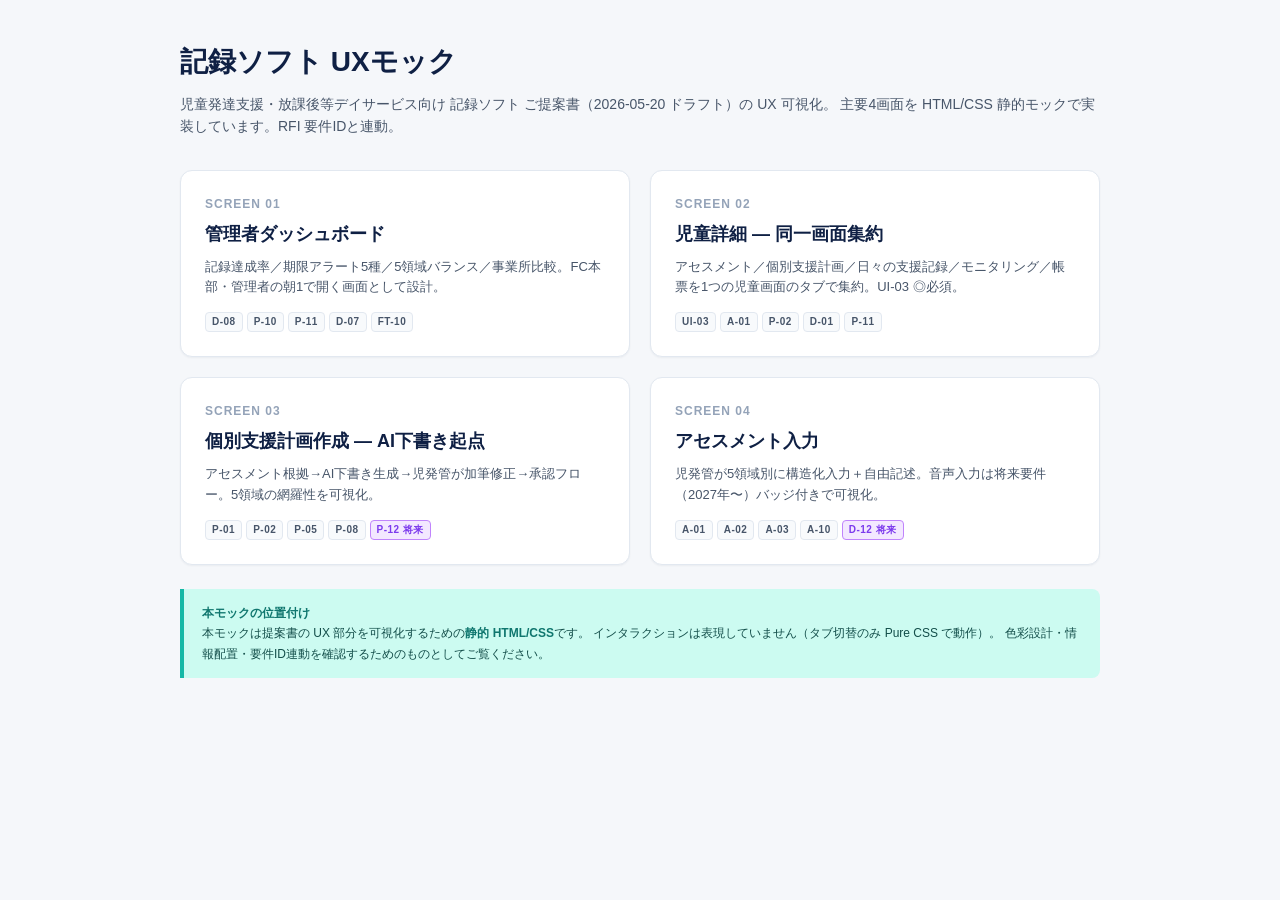
==== mockups/index.html @ 837f3bc8 "feat: 記録ソフト UX モックアップ初版 児童発達支援・放課後等デイサービス向け 記録ソフトの提案書ドラフトに対応する UX 可視化用 静的モックアップ4画面を追加。  含まれるもの: - 01" ====
<!DOCTYPE html>
<html lang="ja">
<head>
<meta charset="UTF-8">
<title>記録ソフト UXモック | 株式会社バース提案</title>
<link rel="stylesheet" href="style.css">
</head>
<body>
<div class="mock-index">
  <h1>記録ソフト UXモック</h1>
  <p class="sub">
    児童発達支援・放課後等デイサービス向け 記録ソフト ご提案書（2026-05-20 ドラフト）の UX 可視化。
    主要4画面を HTML/CSS 静的モックで実装しています。RFI 要件IDと連動。
  </p>

  <div class="mock-grid">
    <a href="01_dashboard.html" class="mock-card">
      <div class="num">SCREEN 01</div>
      <h2>管理者ダッシュボード</h2>
      <p>記録達成率／期限アラート5種／5領域バランス／事業所比較。FC本部・管理者の朝1で開く画面として設計。</p>
      <div class="reqs">
        <span class="req-tag">D-08</span>
        <span class="req-tag">P-10</span>
        <span class="req-tag">P-11</span>
        <span class="req-tag">D-07</span>
        <span class="req-tag">FT-10</span>
      </div>
    </a>

    <a href="02_child_detail.html" class="mock-card">
      <div class="num">SCREEN 02</div>
      <h2>児童詳細 — 同一画面集約</h2>
      <p>アセスメント／個別支援計画／日々の支援記録／モニタリング／帳票を1つの児童画面のタブで集約。UI-03 ◎必須。</p>
      <div class="reqs">
        <span class="req-tag">UI-03</span>
        <span class="req-tag">A-01</span>
        <span class="req-tag">P-02</span>
        <span class="req-tag">D-01</span>
        <span class="req-tag">P-11</span>
      </div>
    </a>

    <a href="03_support_plan.html" class="mock-card">
      <div class="num">SCREEN 03</div>
      <h2>個別支援計画作成 — AI下書き起点</h2>
      <p>アセスメント根拠→AI下書き生成→児発管が加筆修正→承認フロー。5領域の網羅性を可視化。</p>
      <div class="reqs">
        <span class="req-tag">P-01</span>
        <span class="req-tag">P-02</span>
        <span class="req-tag">P-05</span>
        <span class="req-tag">P-08</span>
        <span class="req-tag" style="background:#f3e8ff;color:#7c3aed;border-color:#c084fc;">P-12 将来</span>
      </div>
    </a>

    <a href="04_assessment.html" class="mock-card">
      <div class="num">SCREEN 04</div>
      <h2>アセスメント入力</h2>
      <p>児発管が5領域別に構造化入力＋自由記述。音声入力は将来要件（2027年〜）バッジ付きで可視化。</p>
      <div class="reqs">
        <span class="req-tag">A-01</span>
        <span class="req-tag">A-02</span>
        <span class="req-tag">A-03</span>
        <span class="req-tag">A-10</span>
        <span class="req-tag" style="background:#f3e8ff;color:#7c3aed;border-color:#c084fc;">D-12 将来</span>
      </div>
    </a>
  </div>

  <div class="note-callout">
    <strong>本モックの位置付け</strong><br>
    本モックは提案書の UX 部分を可視化するための<strong>静的 HTML/CSS</strong>です。
    インタラクションは表現していません（タブ切替のみ Pure CSS で動作）。
    色彩設計・情報配置・要件ID連動を確認するためのものとしてご覧ください。
  </div>
</div>
</body>
</html>
---- mockups/style.css ----
/* ─────────────────────────────────────────────
   ミチルワグループ向け 児発・放デイ 記録ソフト
   UX モックアップ 共通スタイル
   ───────────────────────────────────────────── */

* { box-sizing: border-box; margin: 0; padding: 0; }

:root {
  --navy: #0f2044;
  --navy-dark: #081229;
  --teal: #14b8a6;
  --teal-light: #5eead4;
  --teal-soft: #ccfbf1;
  --warm: #f97316;
  --warm-soft: #fed7aa;
  --pink-soft: #fce7f3;
  --bg: #f5f7fa;
  --surface: #ffffff;
  --surface-2: #f8fafc;
  --border: #e2e8f0;
  --border-strong: #cbd5e1;
  --text: #0f172a;
  --text-2: #475569;
  --text-3: #94a3b8;
  --success: #10b981;
  --warning: #f59e0b;
  --danger: #ef4444;
  --shadow-sm: 0 1px 2px rgba(15, 32, 68, 0.05);
  --shadow: 0 1px 4px rgba(15, 32, 68, 0.08);
  --shadow-lg: 0 8px 24px rgba(15, 32, 68, 0.12);
  --radius: 8px;
  --radius-sm: 6px;
  --radius-lg: 12px;
}

body {
  font-family: 'Hiragino Sans', 'Hiragino Kaku Gothic ProN', 'Noto Sans JP', sans-serif;
  background: var(--bg);
  color: var(--text);
  font-size: 14px;
  line-height: 1.6;
}

/* ─── サイドバー ────────────────────────────── */
.sidebar {
  position: fixed;
  top: 0; left: 0;
  width: 240px;
  height: 100vh;
  background: var(--navy);
  display: flex;
  flex-direction: column;
  z-index: 100;
}

.sidebar-logo {
  padding: 24px 20px 20px;
  border-bottom: 1px solid rgba(255,255,255,0.08);
}
.sidebar-logo .logo-text {
  font-size: 18px;
  font-weight: 800;
  color: #fff;
  letter-spacing: 1px;
  line-height: 1.2;
}
.sidebar-logo .logo-sub {
  font-size: 10px;
  color: rgba(255,255,255,0.5);
  margin-top: 4px;
}

.sidebar-context {
  padding: 14px 20px;
  background: rgba(255,255,255,0.04);
  border-bottom: 1px solid rgba(255,255,255,0.06);
}
.sidebar-context .label { font-size: 10px; color: rgba(255,255,255,0.4); letter-spacing: 0.5px; margin-bottom: 4px; }
.sidebar-context .value { color: #fff; font-size: 13px; font-weight: 600; }
.sidebar-context .value + .value { margin-top: 8px; font-weight: 500; color: var(--teal-light); }

.sidebar-nav { flex: 1; padding: 12px 0; overflow-y: auto; }
.nav-section {
  padding: 12px 20px 4px;
  font-size: 10px;
  color: rgba(255,255,255,0.35);
  letter-spacing: 1px;
  font-weight: 600;
}
.nav-item {
  display: flex;
  align-items: center;
  gap: 10px;
  padding: 11px 20px;
  color: rgba(255,255,255,0.7);
  text-decoration: none;
  font-size: 13px;
  border-left: 3px solid transparent;
  transition: all 0.12s ease;
}
.nav-item:hover { background: rgba(255,255,255,0.05); color: #fff; }
.nav-item.active {
  background: rgba(20,184,166,0.12);
  color: var(--teal-light);
  border-left-color: var(--teal);
  font-weight: 600;
}
.nav-item .icon { font-size: 15px; width: 20px; text-align: center; }
.nav-badge {
  margin-left: auto;
  background: var(--warm);
  color: #fff;
  font-size: 10px;
  font-weight: 700;
  padding: 1px 7px;
  border-radius: 10px;
  min-width: 18px;
  text-align: center;
}

.sidebar-user {
  padding: 14px 20px;
  border-top: 1px solid rgba(255,255,255,0.08);
  display: flex;
  align-items: center;
  gap: 10px;
}
.user-avatar {
  width: 34px; height: 34px;
  border-radius: 50%;
  background: var(--teal);
  display: flex; align-items: center; justify-content: center;
  font-size: 13px; font-weight: 700; color: #fff;
}
.user-info .name { color: #fff; font-size: 13px; font-weight: 600; }
.user-info .role { color: rgba(255,255,255,0.5); font-size: 11px; margin-top: 1px; }

/* ─── メインレイアウト ──────────────────────── */
.main {
  margin-left: 240px;
  min-height: 100vh;
  display: flex;
  flex-direction: column;
}

.topbar {
  background: #fff;
  padding: 0 28px;
  height: 60px;
  display: flex;
  align-items: center;
  justify-content: space-between;
  border-bottom: 1px solid var(--border);
  position: sticky;
  top: 0;
  z-index: 50;
}
.topbar-left { display: flex; align-items: center; gap: 14px; }
.topbar-title {
  font-size: 17px;
  font-weight: 700;
  color: var(--navy);
}
.topbar-breadcrumb { font-size: 12px; color: var(--text-3); }
.topbar-breadcrumb a { color: var(--text-2); text-decoration: none; }
.topbar-breadcrumb .sep { margin: 0 6px; color: var(--text-3); }

.topbar-right { display: flex; align-items: center; gap: 14px; }

.content { padding: 28px; flex: 1; }
.page-header {
  display: flex;
  align-items: center;
  justify-content: space-between;
  margin-bottom: 24px;
  flex-wrap: wrap;
  gap: 16px;
}
.page-title {
  font-size: 22px;
  font-weight: 800;
  color: var(--navy);
  letter-spacing: -0.3px;
}
.page-subtitle { font-size: 13px; color: var(--text-2); margin-top: 4px; }

/* ─── 共通コンポーネント ──────────────────────── */
.card {
  background: var(--surface);
  border: 1px solid var(--border);
  border-radius: var(--radius);
  box-shadow: var(--shadow-sm);
}
.card-header {
  padding: 16px 20px;
  border-bottom: 1px solid var(--border);
  display: flex;
  align-items: center;
  justify-content: space-between;
}
.card-title { font-size: 14px; font-weight: 700; color: var(--navy); display: flex; align-items: center; gap: 8px; }
.card-title .req-id { font-size: 10px; color: var(--text-3); font-weight: 500; padding: 2px 6px; background: var(--surface-2); border-radius: 4px; border: 1px solid var(--border); letter-spacing: 0.5px; }
.card-body { padding: 20px; }

.btn {
  display: inline-flex;
  align-items: center;
  gap: 6px;
  padding: 8px 14px;
  border-radius: var(--radius-sm);
  font-size: 13px;
  font-weight: 600;
  cursor: pointer;
  border: 1px solid transparent;
  text-decoration: none;
  transition: all 0.12s;
}
.btn-primary { background: var(--teal); color: #fff; }
.btn-primary:hover { background: #0d9488; }
.btn-secondary { background: var(--surface); color: var(--navy); border-color: var(--border-strong); }
.btn-secondary:hover { background: var(--surface-2); }
.btn-warm { background: var(--warm); color: #fff; }
.btn-ghost { background: transparent; color: var(--text-2); }
.btn-ghost:hover { background: var(--surface-2); color: var(--navy); }
.btn-sm { padding: 5px 10px; font-size: 12px; }

.badge {
  display: inline-flex;
  align-items: center;
  gap: 4px;
  padding: 2px 8px;
  border-radius: 10px;
  font-size: 11px;
  font-weight: 600;
  line-height: 1.5;
  background: var(--surface-2);
  color: var(--text-2);
  border: 1px solid var(--border);
}
.badge-required { background: #fef3c7; color: #92400e; border-color: #fde68a; }
.badge-success { background: #d1fae5; color: #065f46; border-color: #a7f3d0; }
.badge-warning { background: #fef3c7; color: #b45309; border-color: #fde68a; }
.badge-danger { background: #fee2e2; color: #991b1b; border-color: #fecaca; }
.badge-info { background: #dbeafe; color: #1e40af; border-color: #bfdbfe; }
.badge-teal { background: var(--teal-soft); color: #0f766e; border-color: #99f6e4; }
.badge-future {
  background: linear-gradient(135deg, #c084fc 0%, #a78bfa 100%);
  color: #fff;
  border-color: transparent;
}

.req-tag {
  display: inline-block;
  font-size: 10px;
  font-weight: 600;
  letter-spacing: 0.5px;
  padding: 1px 6px;
  border-radius: 4px;
  background: var(--surface-2);
  color: var(--text-2);
  border: 1px solid var(--border);
}

/* ─── 将来要件リボン ──────────────────────── */
.future-ribbon {
  position: relative;
  background: linear-gradient(135deg, #f3e8ff 0%, #fae8ff 100%);
  border: 1px dashed #c084fc;
  border-radius: var(--radius);
  padding: 12px 16px;
  display: flex;
  align-items: center;
  gap: 10px;
  color: #6b21a8;
  font-size: 12px;
  font-weight: 600;
}
.future-ribbon .ribbon-icon {
  display: flex;
  align-items: center;
  justify-content: center;
  width: 28px;
  height: 28px;
  background: linear-gradient(135deg, #c084fc 0%, #a78bfa 100%);
  color: #fff;
  border-radius: 6px;
  font-size: 13px;
}
.future-ribbon .ribbon-body strong { display: block; color: #6b21a8; font-weight: 700; font-size: 12px; }
.future-ribbon .ribbon-body span { color: #7c3aed; font-size: 11px; font-weight: 500; }

/* ─── KPI カード ─────────────────────── */
.kpi-grid {
  display: grid;
  grid-template-columns: repeat(4, 1fr);
  gap: 16px;
  margin-bottom: 24px;
}
.kpi-card {
  background: var(--surface);
  border: 1px solid var(--border);
  border-radius: var(--radius);
  padding: 18px 20px;
  box-shadow: var(--shadow-sm);
  display: flex;
  flex-direction: column;
  gap: 8px;
}
.kpi-card .label {
  font-size: 12px;
  color: var(--text-2);
  font-weight: 600;
  display: flex;
  align-items: center;
  gap: 6px;
}
.kpi-card .label .req-id { font-size: 9px; color: var(--text-3); font-weight: 500; padding: 1px 5px; background: var(--surface-2); border-radius: 3px; border: 1px solid var(--border); letter-spacing: 0.3px; }
.kpi-card .value {
  font-size: 28px;
  font-weight: 800;
  color: var(--navy);
  line-height: 1.1;
  display: flex;
  align-items: baseline;
  gap: 6px;
}
.kpi-card .value .unit { font-size: 13px; font-weight: 500; color: var(--text-2); }
.kpi-card .delta { font-size: 11px; font-weight: 600; }
.kpi-card .delta.up { color: var(--success); }
.kpi-card .delta.down { color: var(--danger); }
.kpi-card.success { border-left: 3px solid var(--success); }
.kpi-card.warning { border-left: 3px solid var(--warning); }
.kpi-card.danger { border-left: 3px solid var(--danger); }
.kpi-card.info { border-left: 3px solid var(--teal); }

/* ─── アラートリスト ──────────────────────── */
.alert-list { display: flex; flex-direction: column; }
.alert-item {
  display: flex;
  align-items: center;
  gap: 12px;
  padding: 12px 20px;
  border-bottom: 1px solid var(--border);
}
.alert-item:last-child { border-bottom: none; }
.alert-item:hover { background: var(--surface-2); }
.alert-icon {
  width: 32px;
  height: 32px;
  border-radius: 8px;
  display: flex;
  align-items: center;
  justify-content: center;
  font-size: 14px;
  flex-shrink: 0;
}
.alert-icon.danger { background: #fee2e2; color: #b91c1c; }
.alert-icon.warning { background: #fef3c7; color: #b45309; }
.alert-icon.info { background: var(--teal-soft); color: #0f766e; }
.alert-icon.purple { background: #f3e8ff; color: #7c3aed; }
.alert-body { flex: 1; min-width: 0; }
.alert-title { font-size: 13px; font-weight: 600; color: var(--text); }
.alert-meta { font-size: 11px; color: var(--text-2); margin-top: 2px; display: flex; gap: 8px; }
.alert-meta .sep { color: var(--text-3); }
.alert-action { font-size: 12px; }

/* ─── テーブル ───────────────────────────── */
.table {
  width: 100%;
  border-collapse: collapse;
}
.table th {
  background: var(--surface-2);
  padding: 10px 14px;
  text-align: left;
  font-size: 11px;
  font-weight: 700;
  color: var(--text-2);
  letter-spacing: 0.5px;
  border-bottom: 1px solid var(--border);
  border-top: 1px solid var(--border);
}
.table td {
  padding: 12px 14px;
  font-size: 13px;
  border-bottom: 1px solid var(--border);
  color: var(--text);
  vertical-align: middle;
}
.table tr:last-child td { border-bottom: none; }
.table tr:hover td { background: var(--surface-2); }

.child-cell { display: flex; align-items: center; gap: 10px; }
.child-avatar {
  width: 32px; height: 32px;
  border-radius: 50%;
  background: linear-gradient(135deg, var(--teal) 0%, #0891b2 100%);
  color: #fff;
  display: flex; align-items: center; justify-content: center;
  font-size: 12px; font-weight: 700;
  flex-shrink: 0;
}
.child-avatar.warm { background: linear-gradient(135deg, var(--warm) 0%, #ea580c 100%); }
.child-avatar.pink { background: linear-gradient(135deg, #f472b6 0%, #ec4899 100%); }
.child-avatar.indigo { background: linear-gradient(135deg, #818cf8 0%, #6366f1 100%); }
.child-cell .info .name { font-size: 13px; font-weight: 600; }
.child-cell .info .meta { font-size: 11px; color: var(--text-2); margin-top: 1px; }

/* ─── プログレスバー ──────────────────────── */
.progress {
  height: 6px;
  background: var(--surface-2);
  border-radius: 3px;
  overflow: hidden;
  border: 1px solid var(--border);
}
.progress-bar {
  height: 100%;
  background: var(--teal);
  border-radius: 3px;
}
.progress-bar.warning { background: var(--warning); }
.progress-bar.danger { background: var(--danger); }
.progress-bar.success { background: var(--success); }

/* ─── タブ（pure CSS via :checked + ~） ───── */
.tabs { display: flex; gap: 0; border-bottom: 2px solid var(--border); }
.tab-input { display: none; }
.tab-label {
  padding: 12px 20px;
  font-size: 13px;
  font-weight: 600;
  color: var(--text-2);
  cursor: pointer;
  border-bottom: 2px solid transparent;
  margin-bottom: -2px;
  display: flex;
  align-items: center;
  gap: 8px;
  transition: color 0.12s;
}
.tab-label:hover { color: var(--navy); }
.tab-input:checked + .tab-label {
  color: var(--teal);
  border-bottom-color: var(--teal);
}
.tab-pane { display: none; padding: 24px 0; }

/* radio :checked シブリングセレクタで対象 pane を表示 */
#tab-a:checked ~ .tab-content #pane-a,
#tab-p:checked ~ .tab-content #pane-p,
#tab-d:checked ~ .tab-content #pane-d,
#tab-m:checked ~ .tab-content #pane-m,
#tab-r:checked ~ .tab-content #pane-r { display: block; }

/* ─── 児童ヘッダー ────────────────────── */
.child-header {
  background: linear-gradient(135deg, #fff 0%, var(--teal-soft) 100%);
  border: 1px solid var(--border);
  border-radius: var(--radius-lg);
  padding: 24px;
  margin-bottom: 24px;
  display: flex;
  align-items: center;
  gap: 20px;
}
.child-header .child-avatar { width: 64px; height: 64px; font-size: 22px; }
.child-header-body { flex: 1; }
.child-header-body .name {
  font-size: 22px;
  font-weight: 800;
  color: var(--navy);
  display: flex;
  align-items: center;
  gap: 10px;
}
.child-header-body .meta {
  font-size: 13px;
  color: var(--text-2);
  margin-top: 4px;
  display: flex;
  flex-wrap: wrap;
  gap: 14px;
}
.child-header-body .meta .sep { color: var(--text-3); }
.child-header-actions { display: flex; gap: 8px; }

/* ─── 2カラムレイアウト ──────────────────── */
.two-col { display: grid; grid-template-columns: 1fr 1fr; gap: 20px; margin-bottom: 24px; }
.two-col.lg { grid-template-columns: 2fr 1fr; }
.three-col { display: grid; grid-template-columns: repeat(3, 1fr); gap: 16px; margin-bottom: 24px; }
.five-col { display: grid; grid-template-columns: repeat(5, 1fr); gap: 12px; }

/* ─── 5領域カード ─────────────────────── */
.domain-card {
  background: var(--surface);
  border: 1px solid var(--border);
  border-radius: var(--radius);
  padding: 14px;
  box-shadow: var(--shadow-sm);
}
.domain-card .domain-name {
  font-size: 11px;
  font-weight: 700;
  color: var(--text-2);
  letter-spacing: 0.5px;
  margin-bottom: 8px;
  display: flex;
  align-items: center;
  gap: 6px;
}
.domain-card .domain-name .dot {
  width: 8px; height: 8px;
  border-radius: 50%;
}
.domain-card .domain-score {
  font-size: 20px;
  font-weight: 800;
  color: var(--navy);
}
.domain-card .domain-score .denom { font-size: 12px; color: var(--text-3); font-weight: 500; }
.domain-card .domain-trend { font-size: 10px; color: var(--text-2); margin-top: 4px; }

.dot-1 { background: #ef4444; }
.dot-2 { background: #f59e0b; }
.dot-3 { background: #14b8a6; }
.dot-4 { background: #6366f1; }
.dot-5 { background: #ec4899; }

/* ─── 入力フォーム ───────────────────── */
.form-group { margin-bottom: 18px; }
.form-label {
  display: block;
  font-size: 12px;
  font-weight: 600;
  color: var(--text-2);
  margin-bottom: 6px;
  letter-spacing: 0.3px;
}
.form-label .required { color: var(--danger); margin-left: 4px; }
.form-input,
.form-textarea,
.form-select {
  width: 100%;
  padding: 9px 12px;
  font-size: 13px;
  border: 1px solid var(--border-strong);
  border-radius: var(--radius-sm);
  background: var(--surface);
  font-family: inherit;
  color: var(--text);
  transition: border-color 0.12s;
}
.form-textarea { min-height: 80px; resize: vertical; line-height: 1.6; }
.form-input:focus,
.form-textarea:focus,
.form-select:focus { outline: none; border-color: var(--teal); box-shadow: 0 0 0 3px var(--teal-soft); }

.form-group-row { display: grid; grid-template-columns: 1fr 1fr; gap: 14px; }

.choice-group {
  display: flex;
  gap: 6px;
  flex-wrap: wrap;
}
.choice {
  padding: 6px 14px;
  font-size: 12px;
  border: 1px solid var(--border-strong);
  border-radius: 16px;
  background: var(--surface);
  cursor: pointer;
  color: var(--text-2);
  font-weight: 500;
}
.choice.active { background: var(--teal); color: #fff; border-color: var(--teal); font-weight: 600; }
.choice.warm.active { background: var(--warm); border-color: var(--warm); }

/* ─── AI下書きパネル ─────────────────── */
.ai-panel {
  background: linear-gradient(135deg, #f0f9ff 0%, #ecfeff 100%);
  border: 1px solid #bae6fd;
  border-radius: var(--radius);
  padding: 16px 18px;
  position: relative;
}
.ai-panel-header {
  display: flex;
  align-items: center;
  gap: 10px;
  margin-bottom: 12px;
}
.ai-icon {
  width: 32px;
  height: 32px;
  border-radius: 8px;
  background: linear-gradient(135deg, #6366f1 0%, #8b5cf6 100%);
  color: #fff;
  display: flex;
  align-items: center;
  justify-content: center;
  font-size: 16px;
  flex-shrink: 0;
}
.ai-panel-header .title { font-size: 13px; font-weight: 700; color: var(--navy); }
.ai-panel-header .sub { font-size: 11px; color: var(--text-2); margin-top: 2px; }
.ai-source {
  font-size: 11px;
  color: var(--text-2);
  background: rgba(255,255,255,0.6);
  padding: 6px 10px;
  border-radius: 6px;
  margin-bottom: 10px;
  border: 1px solid rgba(186,230,253,0.5);
}
.ai-suggestion {
  background: rgba(255,255,255,0.7);
  padding: 12px 14px;
  border-radius: 6px;
  font-size: 13px;
  line-height: 1.7;
  color: var(--text);
  border-left: 3px solid #818cf8;
  margin-bottom: 10px;
}
.ai-suggestion strong { color: #4338ca; }
.ai-actions { display: flex; gap: 8px; }

/* ─── 音声入力パネル ──────────────────── */
.voice-panel {
  background: linear-gradient(135deg, #fff 0%, #f5f3ff 100%);
  border: 1px dashed #c084fc;
  border-radius: var(--radius);
  padding: 18px;
}
.voice-panel-header {
  display: flex;
  align-items: center;
  justify-content: space-between;
  margin-bottom: 12px;
}
.voice-panel-header .title { font-size: 13px; font-weight: 700; color: var(--navy); display: flex; align-items: center; gap: 8px; }
.voice-mic {
  width: 60px;
  height: 60px;
  border-radius: 50%;
  background: linear-gradient(135deg, #c084fc 0%, #a78bfa 100%);
  color: #fff;
  display: flex;
  align-items: center;
  justify-content: center;
  font-size: 24px;
  margin: 0 auto 12px;
  position: relative;
  box-shadow: 0 0 0 8px rgba(192,132,252,0.15);
}
.voice-status { text-align: center; font-size: 12px; color: var(--text-2); }
.voice-status strong { color: #7c3aed; }
.voice-transcript {
  background: rgba(255,255,255,0.8);
  border: 1px solid #e9d5ff;
  border-radius: 6px;
  padding: 10px 12px;
  margin-top: 10px;
  font-size: 12px;
  color: var(--text-2);
  font-style: italic;
}

/* ─── 申し送り / 履歴サイド ─────────────── */
.timeline { padding-left: 16px; border-left: 2px solid var(--border); }
.timeline-item { position: relative; padding-bottom: 14px; }
.timeline-item:last-child { padding-bottom: 0; }
.timeline-item::before {
  content: '';
  position: absolute;
  left: -22px;
  top: 4px;
  width: 10px;
  height: 10px;
  border-radius: 50%;
  background: var(--teal);
  border: 2px solid #fff;
  box-shadow: 0 0 0 1px var(--border);
}
.timeline-item .date { font-size: 11px; color: var(--text-2); font-weight: 600; }
.timeline-item .text { font-size: 12px; color: var(--text); margin-top: 2px; }
.timeline-item .actor { font-size: 10px; color: var(--text-3); margin-top: 2px; }

/* ─── 承認フロー ───────────────────── */
.approval-flow {
  display: flex;
  align-items: center;
  gap: 8px;
  padding: 14px 16px;
  background: var(--surface-2);
  border: 1px solid var(--border);
  border-radius: var(--radius);
}
.approval-step {
  display: flex;
  align-items: center;
  gap: 8px;
}
.approval-circle {
  width: 28px;
  height: 28px;
  border-radius: 50%;
  display: flex;
  align-items: center;
  justify-content: center;
  font-size: 12px;
  font-weight: 700;
  background: var(--surface);
  border: 2px solid var(--border-strong);
  color: var(--text-3);
}
.approval-step.done .approval-circle { background: var(--success); border-color: var(--success); color: #fff; }
.approval-step.current .approval-circle { background: var(--warm); border-color: var(--warm); color: #fff; }
.approval-step .label { font-size: 12px; color: var(--text-2); }
.approval-step.done .label,
.approval-step.current .label { color: var(--text); font-weight: 600; }
.approval-arrow { color: var(--border-strong); font-size: 14px; }

/* ─── ファネル / バランス ───────────────── */
.balance-bar {
  display: flex;
  align-items: center;
  gap: 12px;
  margin-bottom: 10px;
}
.balance-bar:last-child { margin-bottom: 0; }
.balance-bar .label { width: 140px; font-size: 12px; color: var(--text-2); font-weight: 600; display: flex; align-items: center; gap: 6px; }
.balance-bar .bar-container { flex: 1; height: 18px; background: var(--surface-2); border-radius: 9px; overflow: hidden; border: 1px solid var(--border); position: relative; }
.balance-bar .bar { height: 100%; background: linear-gradient(90deg, var(--teal) 0%, var(--teal-light) 100%); border-radius: 9px; display: flex; align-items: center; padding-right: 8px; justify-content: flex-end; }
.balance-bar .bar .pct { font-size: 10px; color: #fff; font-weight: 700; }
.balance-bar .value { width: 56px; font-size: 13px; font-weight: 700; color: var(--navy); text-align: right; }

/* ─── インデックス（モック一覧） ────────── */
.mock-index { max-width: 960px; margin: 40px auto; padding: 0 20px; }
.mock-index h1 { font-size: 28px; color: var(--navy); margin-bottom: 8px; }
.mock-index .sub { color: var(--text-2); margin-bottom: 32px; }
.mock-grid { display: grid; grid-template-columns: repeat(2, 1fr); gap: 20px; }
.mock-card {
  display: block;
  background: var(--surface);
  border: 1px solid var(--border);
  border-radius: var(--radius-lg);
  padding: 24px;
  text-decoration: none;
  color: inherit;
  box-shadow: var(--shadow-sm);
  transition: transform 0.15s, box-shadow 0.15s;
}
.mock-card:hover { transform: translateY(-2px); box-shadow: var(--shadow-lg); }
.mock-card .num { font-size: 12px; color: var(--text-3); letter-spacing: 1px; font-weight: 700; }
.mock-card h2 { font-size: 18px; color: var(--navy); margin: 6px 0 8px; }
.mock-card p { font-size: 13px; color: var(--text-2); }
.mock-card .reqs { margin-top: 14px; display: flex; flex-wrap: wrap; gap: 4px; }

/* ─── 注釈 ─────────────────────── */
.note-callout {
  margin-top: 24px;
  padding: 14px 18px;
  background: var(--teal-soft);
  border-left: 4px solid var(--teal);
  border-radius: 0 var(--radius) var(--radius) 0;
  font-size: 12px;
  color: #134e4a;
  line-height: 1.7;
}
.note-callout strong { color: #0f766e; }

/* ─── ユーティリティ ─────────────────── */
.gap-2 { gap: 8px; } .gap-3 { gap: 12px; } .gap-4 { gap: 16px; }
.flex { display: flex; } .flex-col { flex-direction: column; }
.items-center { align-items: center; }
.justify-between { justify-content: space-between; }
.mt-1 { margin-top: 4px; } .mt-2 { margin-top: 8px; } .mt-3 { margin-top: 12px; } .mt-4 { margin-top: 16px; }
.text-sm { font-size: 12px; } .text-xs { font-size: 11px; }
.text-muted { color: var(--text-2); }
.text-muted-2 { color: var(--text-3); }
.font-bold { font-weight: 700; }
.no-pad { padding: 0; }
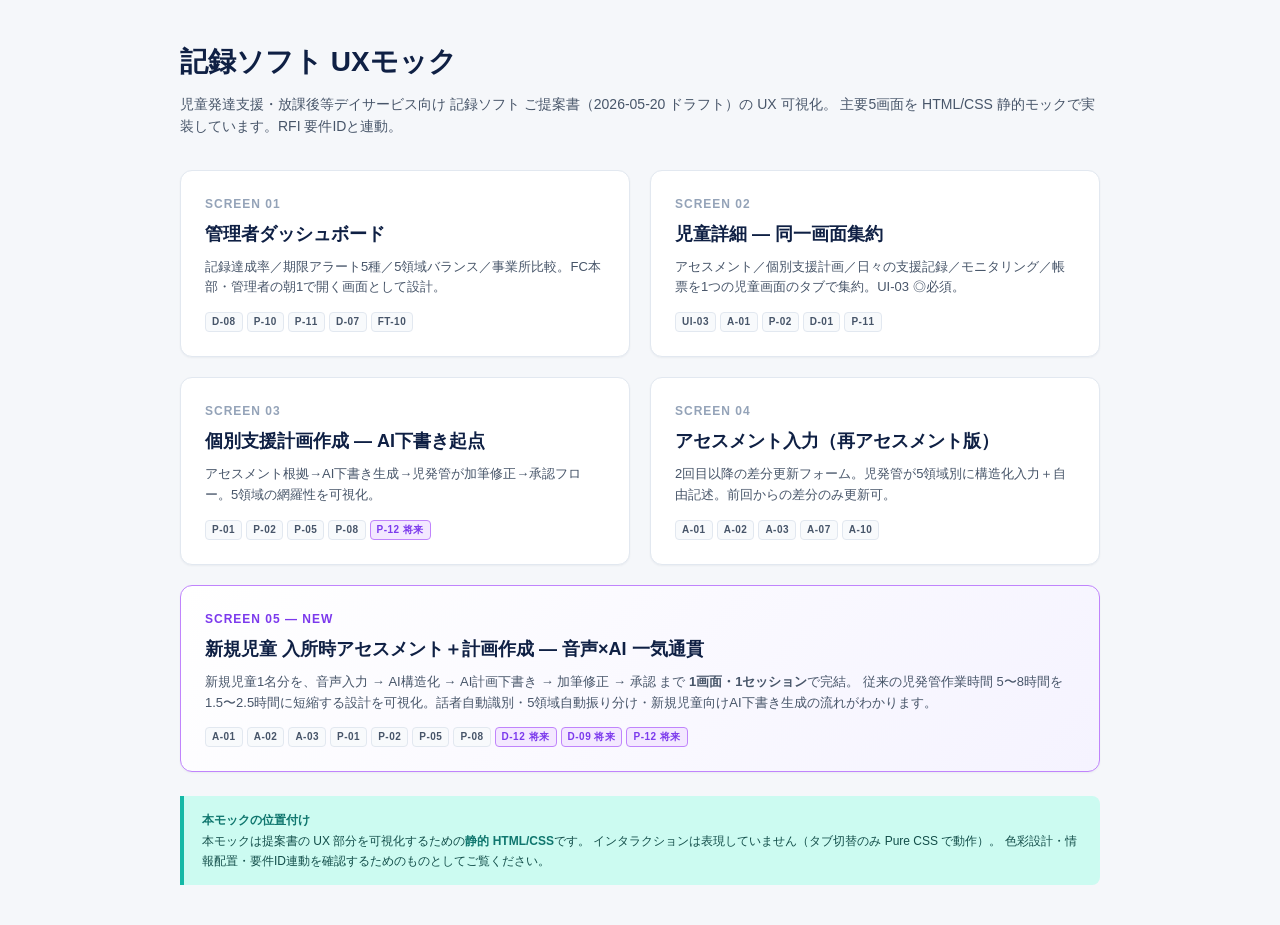
==== commit db9509dd: "feat: 新規児童 入所時フロー（音声×AI 一気通貫）画面を追加 05_new_intake.html を新規追加。新規児童1名分のアセスメント＋計画作成を、 音声入力 → AI構造化 → AI計" ====
--- a/mockups/index.html
+++ b/mockups/index.html
@@ -10,7 +10,7 @@
   <h1>記録ソフト UXモック</h1>
   <p class="sub">
     児童発達支援・放課後等デイサービス向け 記録ソフト ご提案書（2026-05-20 ドラフト）の UX 可視化。
-    主要4画面を HTML/CSS 静的モックで実装しています。RFI 要件IDと連動。
+    主要5画面を HTML/CSS 静的モックで実装しています。RFI 要件IDと連動。
   </p>
 
   <div class="mock-grid">
@@ -55,14 +55,35 @@
 
     <a href="04_assessment.html" class="mock-card">
       <div class="num">SCREEN 04</div>
-      <h2>アセスメント入力</h2>
-      <p>児発管が5領域別に構造化入力＋自由記述。音声入力は将来要件（2027年〜）バッジ付きで可視化。</p>
+      <h2>アセスメント入力（再アセスメント版）</h2>
+      <p>2回目以降の差分更新フォーム。児発管が5領域別に構造化入力＋自由記述。前回からの差分のみ更新可。</p>
       <div class="reqs">
         <span class="req-tag">A-01</span>
         <span class="req-tag">A-02</span>
         <span class="req-tag">A-03</span>
+        <span class="req-tag">A-07</span>
         <span class="req-tag">A-10</span>
+      </div>
+    </a>
+
+    <a href="05_new_intake.html" class="mock-card" style="grid-column:span 2;background:linear-gradient(135deg,#fff 0%,#f5f3ff 100%);border-color:#c084fc;">
+      <div class="num" style="color:#7c3aed;">SCREEN 05 — NEW</div>
+      <h2>新規児童 入所時アセスメント＋計画作成 — 音声×AI 一気通貫</h2>
+      <p>
+        新規児童1名分を、音声入力 → AI構造化 → AI計画下書き → 加筆修正 → 承認 まで <strong>1画面・1セッション</strong>で完結。
+        従来の児発管作業時間 5〜8時間を 1.5〜2.5時間に短縮する設計を可視化。話者自動識別・5領域自動振り分け・新規児童向けAI下書き生成の流れがわかります。
+      </p>
+      <div class="reqs">
+        <span class="req-tag">A-01</span>
+        <span class="req-tag">A-02</span>
+        <span class="req-tag">A-03</span>
+        <span class="req-tag">P-01</span>
+        <span class="req-tag">P-02</span>
+        <span class="req-tag">P-05</span>
+        <span class="req-tag">P-08</span>
         <span class="req-tag" style="background:#f3e8ff;color:#7c3aed;border-color:#c084fc;">D-12 将来</span>
+        <span class="req-tag" style="background:#f3e8ff;color:#7c3aed;border-color:#c084fc;">D-09 将来</span>
+        <span class="req-tag" style="background:#f3e8ff;color:#7c3aed;border-color:#c084fc;">P-12 将来</span>
       </div>
     </a>
   </div>
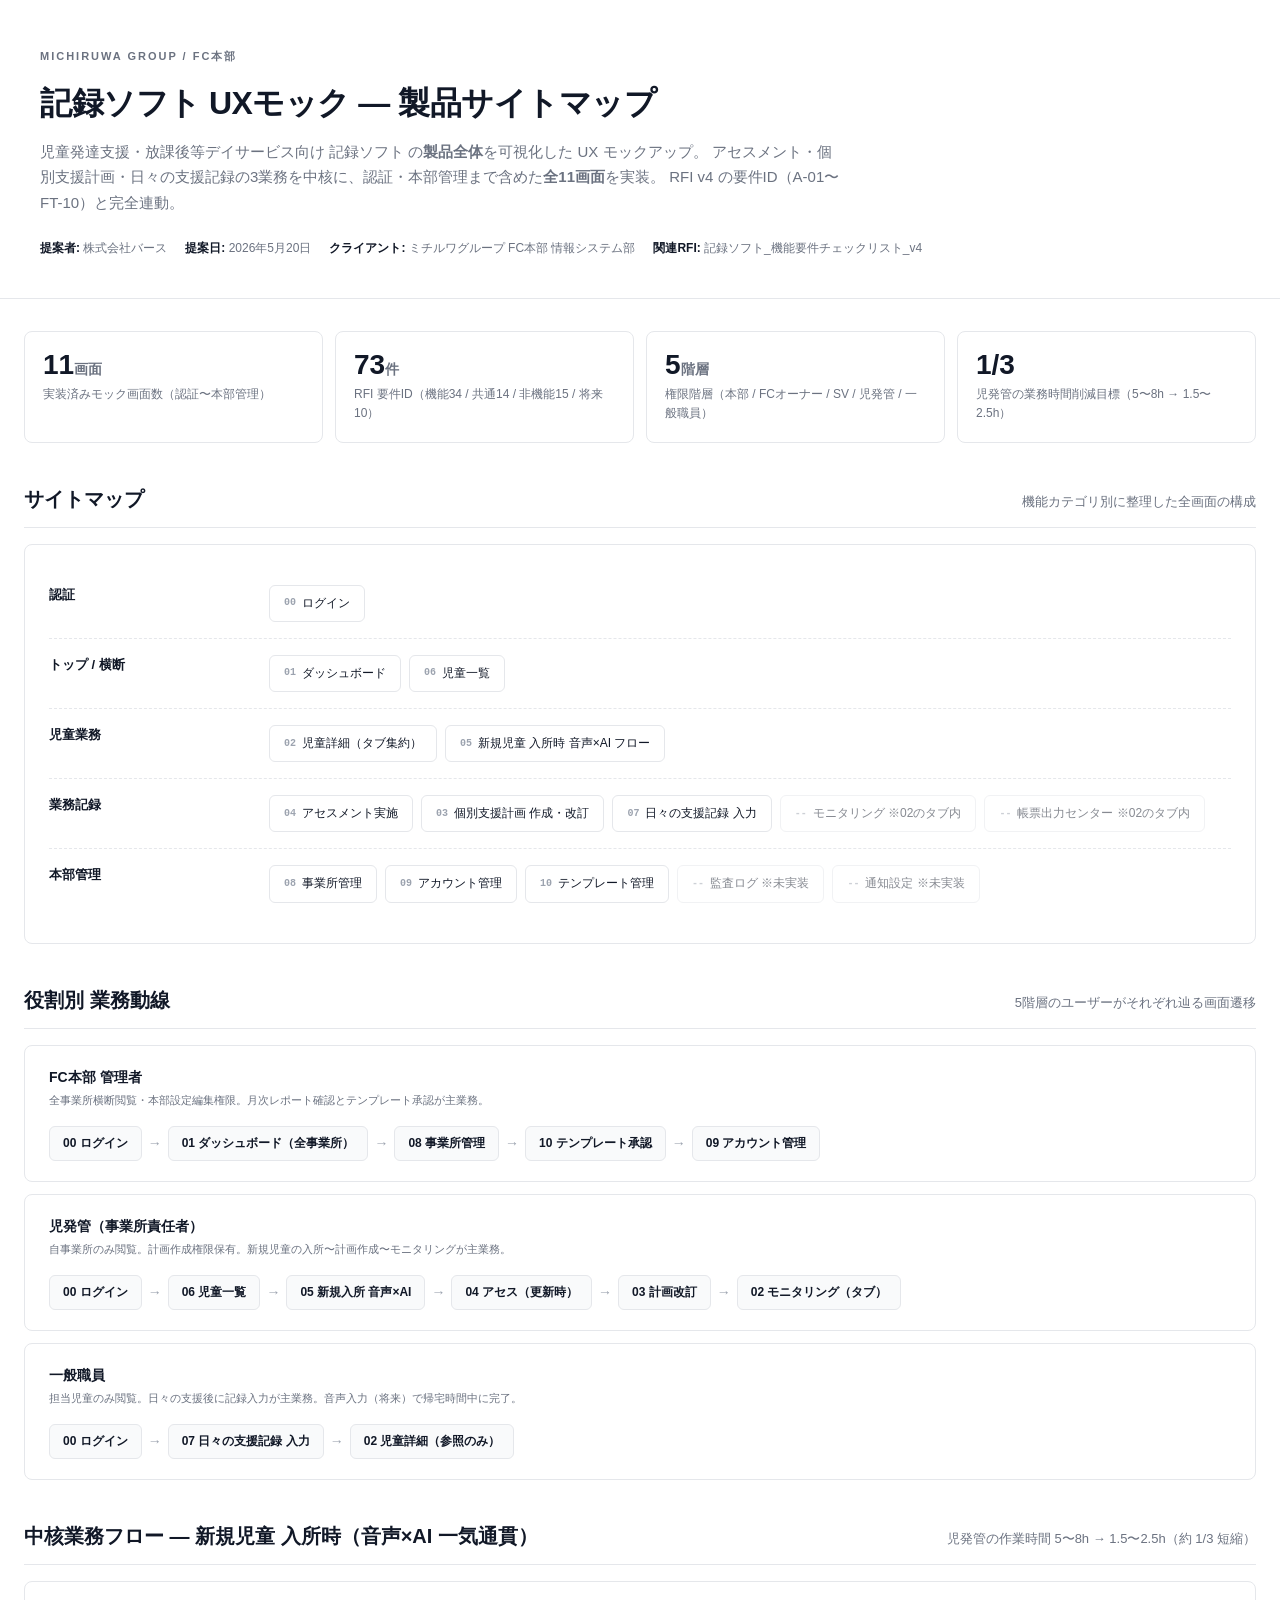
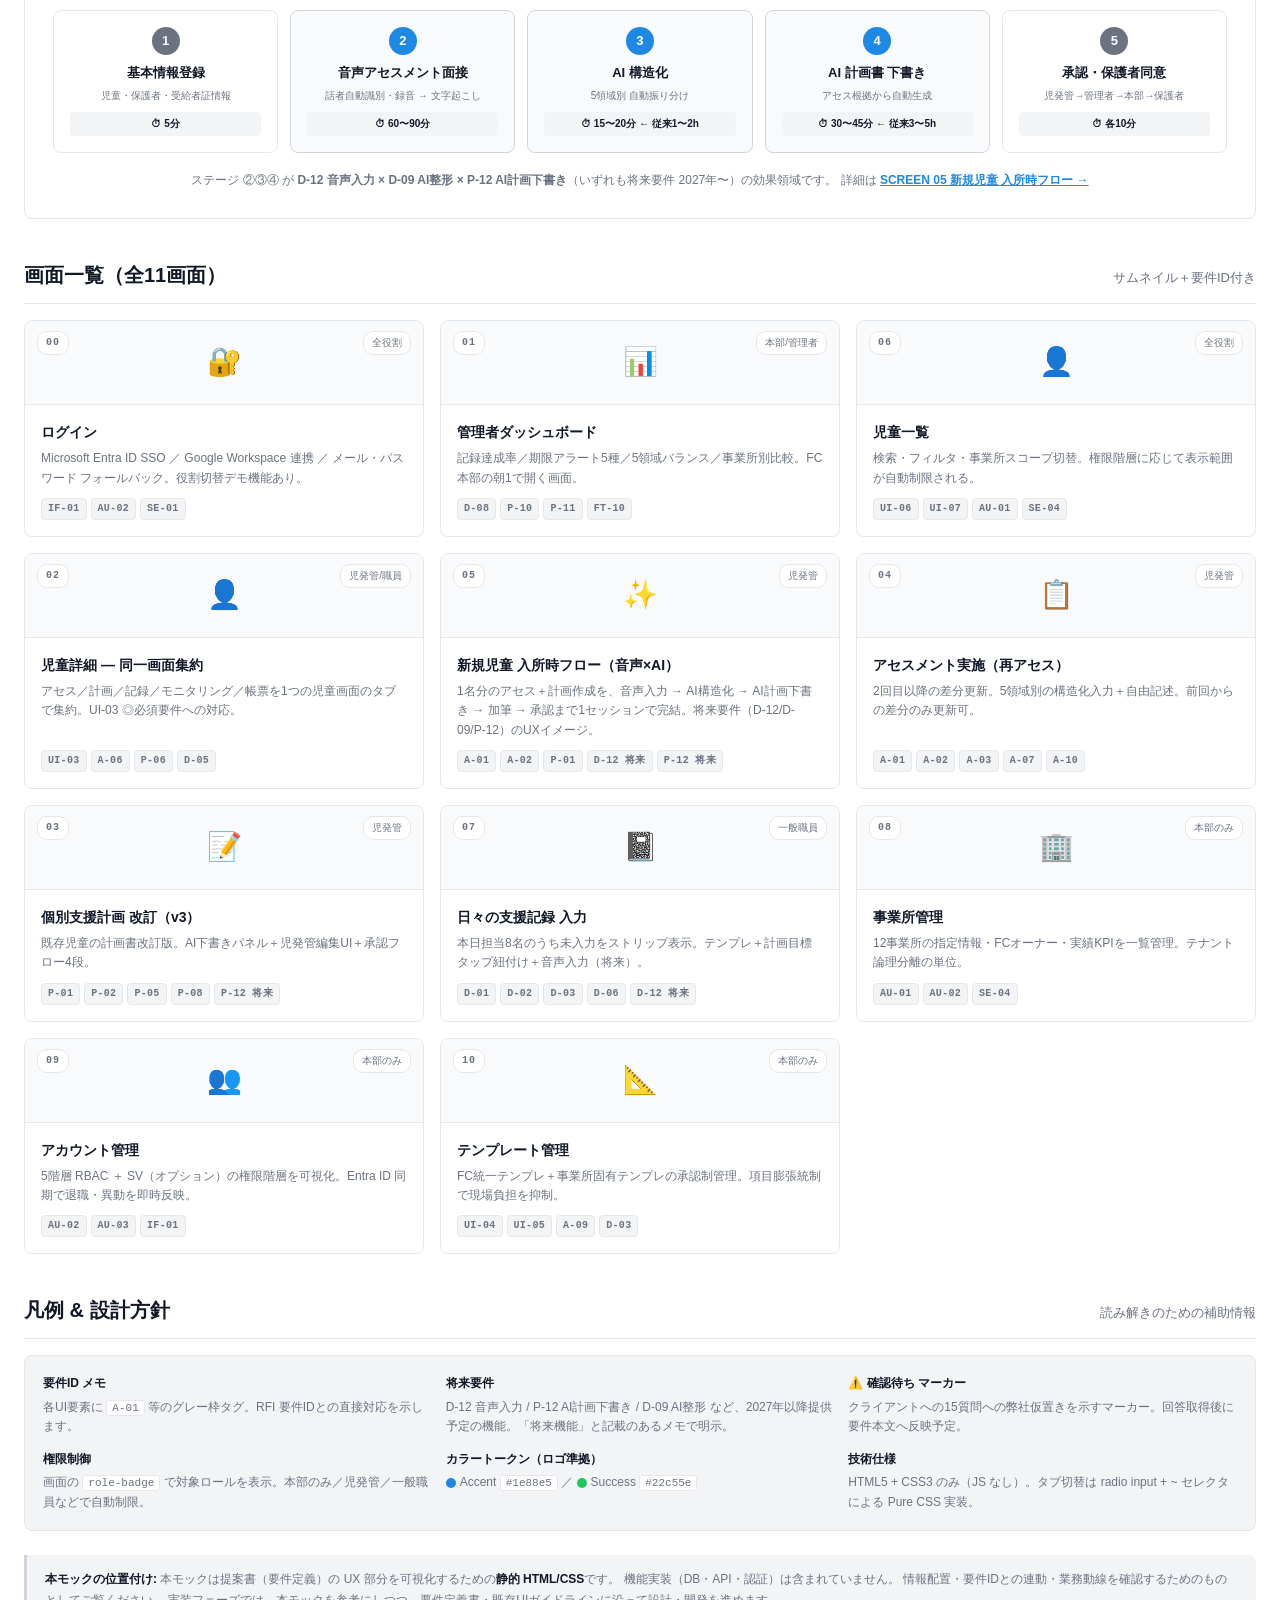
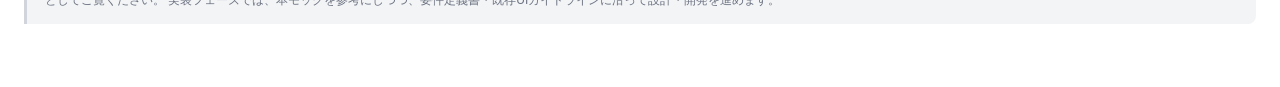
==== commit c894a43f: "refactor: 全11画面をサイトマップ型に再構成 + ロゴ準拠ミニマルカラーに統一 製品全体（11画面）が一枚で見渡せるよう index.html をサイトマップ型に作り直し、 ミチルワグループ" ====
--- a/mockups/index.html
+++ b/mockups/index.html
@@ -2,98 +2,751 @@
 <html lang="ja">
 <head>
 <meta charset="UTF-8">
-<title>記録ソフト UXモック | 株式会社バース提案</title>
+<title>記録ソフト プロダクト UXモック | 株式会社バース提案</title>
 <link rel="stylesheet" href="style.css">
+<style>
+  body { background: var(--bg); padding: 0; }
+
+  /* HERO — 白ベース */
+  .index-hero {
+    background: var(--surface);
+    color: var(--text);
+    padding: 48px 40px 40px;
+    border-bottom: 1px solid var(--border);
+  }
+  .index-hero-inner { max-width: 1280px; margin: 0 auto; }
+  .index-hero .eyebrow {
+    font-size: 11px;
+    color: var(--text-2);
+    letter-spacing: 2px;
+    font-weight: 700;
+    margin-bottom: 12px;
+  }
+  .index-hero h1 {
+    font-size: 32px;
+    font-weight: 800;
+    margin-bottom: 10px;
+    letter-spacing: -0.5px;
+    color: var(--text);
+  }
+  .index-hero .sub {
+    font-size: 15px;
+    color: var(--text-2);
+    margin-bottom: 24px;
+    max-width: 800px;
+    line-height: 1.7;
+  }
+  .hero-meta {
+    display: flex;
+    flex-wrap: wrap;
+    gap: 18px;
+    font-size: 12px;
+    color: var(--text-2);
+    margin-top: 18px;
+  }
+  .hero-meta strong { color: var(--text); }
+
+  .index-body { max-width: 1280px; margin: 32px auto 64px; padding: 0 24px; }
+
+  /* サマリ */
+  .summary-strip {
+    display: grid;
+    grid-template-columns: repeat(4, 1fr);
+    gap: 12px;
+    margin-bottom: 36px;
+  }
+  .summary-cell {
+    background: var(--surface);
+    border-radius: var(--radius);
+    padding: 18px;
+    border: 1px solid var(--border);
+  }
+  .summary-cell .num {
+    font-size: 28px;
+    font-weight: 800;
+    color: var(--text);
+    line-height: 1.1;
+  }
+  .summary-cell .num .unit { font-size: 14px; color: var(--text-2); font-weight: 600; }
+  .summary-cell .label { font-size: 12px; color: var(--text-2); margin-top: 4px; }
+
+  /* セクション見出し */
+  .section-title {
+    display: flex;
+    align-items: baseline;
+    justify-content: space-between;
+    margin: 40px 0 16px;
+    padding-bottom: 12px;
+    border-bottom: 1px solid var(--border);
+  }
+  .section-title h2 {
+    font-size: 20px;
+    font-weight: 800;
+    color: var(--text);
+  }
+  .section-title .sub { font-size: 13px; color: var(--text-2); }
+
+  /* サイトマップ */
+  .sitemap-tree {
+    background: var(--surface);
+    border: 1px solid var(--border);
+    border-radius: var(--radius);
+    padding: 24px;
+    margin-bottom: 16px;
+  }
+  .sitemap-group {
+    display: grid;
+    grid-template-columns: 200px 1fr;
+    gap: 20px;
+    padding: 16px 0;
+    border-bottom: 1px dashed var(--border);
+  }
+  .sitemap-group:last-child { border-bottom: none; }
+  .sitemap-label {
+    font-size: 13px;
+    font-weight: 700;
+    color: var(--text);
+  }
+  .sitemap-screens {
+    display: flex;
+    flex-wrap: wrap;
+    gap: 8px;
+  }
+  .sitemap-screen {
+    background: var(--surface);
+    padding: 8px 14px;
+    border-radius: var(--radius-sm);
+    border: 1px solid var(--border);
+    font-size: 12px;
+    color: var(--text);
+    text-decoration: none;
+    display: inline-flex;
+    align-items: center;
+    gap: 6px;
+    transition: all 0.12s;
+  }
+  .sitemap-screen:hover { background: var(--accent); color: #fff; border-color: var(--accent); }
+  .sitemap-screen .num { font-size: 10px; color: var(--text-3); font-weight: 700; font-family: 'SF Mono', 'Menlo', monospace; }
+  .sitemap-screen:hover .num { color: rgba(255,255,255,0.7); }
+  .sitemap-screen.disabled { opacity: 0.5; cursor: not-allowed; }
+  .sitemap-screen.disabled:hover { background: var(--surface); color: var(--text); border-color: var(--border); }
+
+  /* 役割別 動線 — 全て同一フラットカード */
+  .role-flow {
+    background: var(--surface);
+    border-radius: var(--radius);
+    padding: 20px 24px;
+    border: 1px solid var(--border);
+    margin-bottom: 12px;
+  }
+  .role-flow h3 {
+    font-size: 14px;
+    font-weight: 800;
+    color: var(--text);
+    margin-bottom: 4px;
+  }
+  .role-flow .role-meta {
+    font-size: 11px;
+    color: var(--text-2);
+    margin-bottom: 16px;
+  }
+  .role-flow .flow-line {
+    display: flex;
+    align-items: center;
+    gap: 6px;
+    flex-wrap: wrap;
+  }
+  .role-flow .flow-step {
+    background: var(--surface-2);
+    padding: 7px 13px;
+    border-radius: var(--radius-sm);
+    font-size: 12px;
+    font-weight: 600;
+    color: var(--text);
+    border: 1px solid var(--border);
+    text-decoration: none;
+  }
+  .role-flow .flow-step:hover { border-color: var(--accent); color: var(--accent); }
+  .role-flow .flow-arrow { color: var(--text-3); font-size: 14px; }
+
+  /* スクリーンカード — 全て同色サムネ */
+  .screen-grid {
+    display: grid;
+    grid-template-columns: repeat(3, 1fr);
+    gap: 16px;
+  }
+  .screen-card {
+    background: var(--surface);
+    border: 1px solid var(--border);
+    border-radius: var(--radius);
+    overflow: hidden;
+    text-decoration: none;
+    color: inherit;
+    transition: border-color 0.15s, box-shadow 0.15s;
+    display: flex;
+    flex-direction: column;
+  }
+  .screen-card:hover { border-color: var(--accent); box-shadow: var(--shadow); }
+  .screen-thumb {
+    height: 84px;
+    background: var(--surface-2);
+    color: var(--text-2);
+    display: flex;
+    align-items: center;
+    justify-content: center;
+    font-size: 28px;
+    position: relative;
+    border-bottom: 1px solid var(--border);
+  }
+  .screen-thumb .num-badge {
+    position: absolute;
+    top: 10px;
+    left: 12px;
+    font-size: 10px;
+    background: var(--surface);
+    color: var(--text-2);
+    padding: 3px 8px;
+    border-radius: 10px;
+    font-weight: 700;
+    letter-spacing: 1px;
+    border: 1px solid var(--border);
+    font-family: 'SF Mono', 'Menlo', monospace;
+  }
+  .screen-thumb .role-badge {
+    position: absolute;
+    top: 10px;
+    right: 12px;
+    font-size: 10px;
+    background: var(--surface);
+    color: var(--text-2);
+    padding: 3px 8px;
+    border-radius: 10px;
+    border: 1px solid var(--border);
+  }
+  .screen-card-body { padding: 16px; flex: 1; display: flex; flex-direction: column; }
+  .screen-card-body h3 { font-size: 14px; font-weight: 700; color: var(--text); margin-bottom: 6px; }
+  .screen-card-body p { font-size: 12px; color: var(--text-2); line-height: 1.6; margin-bottom: 10px; flex: 1; }
+  .screen-card-body .reqs { display: flex; flex-wrap: wrap; gap: 4px; }
+
+  /* 業務フロー */
+  .business-flow {
+    background: var(--surface);
+    border: 1px solid var(--border);
+    border-radius: var(--radius);
+    padding: 28px;
+  }
+  .flow-stages {
+    display: grid;
+    grid-template-columns: repeat(5, 1fr);
+    gap: 12px;
+    position: relative;
+  }
+  .flow-stage {
+    background: var(--surface);
+    border: 1px solid var(--border);
+    border-radius: var(--radius);
+    padding: 16px;
+    text-align: center;
+    position: relative;
+  }
+  .flow-stage.highlight { background: var(--surface-2); border-color: var(--border-strong); }
+  .flow-stage .stage-num {
+    width: 28px; height: 28px;
+    border-radius: 50%;
+    background: var(--text-2);
+    color: #fff;
+    font-weight: 800;
+    display: flex;
+    align-items: center;
+    justify-content: center;
+    margin: 0 auto 8px;
+    font-size: 13px;
+  }
+  .flow-stage.highlight .stage-num { background: var(--accent); }
+  .flow-stage h4 { font-size: 13px; color: var(--text); margin-bottom: 4px; font-weight: 700; }
+  .flow-stage .stage-meta { font-size: 10px; color: var(--text-2); }
+  .flow-stage .stage-time {
+    margin-top: 8px;
+    padding: 4px 8px;
+    background: var(--memo);
+    border-radius: 4px;
+    font-size: 10px;
+    color: var(--text);
+    font-weight: 600;
+  }
+
+  /* 凡例 */
+  .legend {
+    background: var(--memo);
+    border: 1px solid var(--border);
+    border-radius: var(--radius);
+    padding: 18px;
+  }
+  .legend-grid {
+    display: grid;
+    grid-template-columns: repeat(3, 1fr);
+    gap: 14px;
+  }
+  .legend-item { font-size: 12px; color: var(--text-2); }
+  .legend-item .label { font-weight: 700; color: var(--text); margin-bottom: 4px; }
+  .legend-item code {
+    background: var(--surface);
+    padding: 1px 5px;
+    border-radius: 3px;
+    font-size: 11px;
+    border: 1px solid var(--border);
+  }
+  .color-chip { display: inline-block; width: 10px; height: 10px; border-radius: 50%; vertical-align: middle; margin-right: 4px; }
+</style>
 </head>
 <body>
-<div class="mock-index">
-  <h1>記録ソフト UXモック</h1>
-  <p class="sub">
-    児童発達支援・放課後等デイサービス向け 記録ソフト ご提案書（2026-05-20 ドラフト）の UX 可視化。
-    主要5画面を HTML/CSS 静的モックで実装しています。RFI 要件IDと連動。
-  </p>
-
-  <div class="mock-grid">
-    <a href="01_dashboard.html" class="mock-card">
-      <div class="num">SCREEN 01</div>
-      <h2>管理者ダッシュボード</h2>
-      <p>記録達成率／期限アラート5種／5領域バランス／事業所比較。FC本部・管理者の朝1で開く画面として設計。</p>
-      <div class="reqs">
-        <span class="req-tag">D-08</span>
-        <span class="req-tag">P-10</span>
-        <span class="req-tag">P-11</span>
-        <span class="req-tag">D-07</span>
-        <span class="req-tag">FT-10</span>
-      </div>
-    </a>
-
-    <a href="02_child_detail.html" class="mock-card">
-      <div class="num">SCREEN 02</div>
-      <h2>児童詳細 — 同一画面集約</h2>
-      <p>アセスメント／個別支援計画／日々の支援記録／モニタリング／帳票を1つの児童画面のタブで集約。UI-03 ◎必須。</p>
-      <div class="reqs">
-        <span class="req-tag">UI-03</span>
-        <span class="req-tag">A-01</span>
-        <span class="req-tag">P-02</span>
-        <span class="req-tag">D-01</span>
-        <span class="req-tag">P-11</span>
-      </div>
-    </a>
-
-    <a href="03_support_plan.html" class="mock-card">
-      <div class="num">SCREEN 03</div>
-      <h2>個別支援計画作成 — AI下書き起点</h2>
-      <p>アセスメント根拠→AI下書き生成→児発管が加筆修正→承認フロー。5領域の網羅性を可視化。</p>
-      <div class="reqs">
-        <span class="req-tag">P-01</span>
-        <span class="req-tag">P-02</span>
-        <span class="req-tag">P-05</span>
-        <span class="req-tag">P-08</span>
-        <span class="req-tag" style="background:#f3e8ff;color:#7c3aed;border-color:#c084fc;">P-12 将来</span>
-      </div>
-    </a>
-
-    <a href="04_assessment.html" class="mock-card">
-      <div class="num">SCREEN 04</div>
-      <h2>アセスメント入力（再アセスメント版）</h2>
-      <p>2回目以降の差分更新フォーム。児発管が5領域別に構造化入力＋自由記述。前回からの差分のみ更新可。</p>
-      <div class="reqs">
-        <span class="req-tag">A-01</span>
-        <span class="req-tag">A-02</span>
-        <span class="req-tag">A-03</span>
-        <span class="req-tag">A-07</span>
-        <span class="req-tag">A-10</span>
-      </div>
-    </a>
-
-    <a href="05_new_intake.html" class="mock-card" style="grid-column:span 2;background:linear-gradient(135deg,#fff 0%,#f5f3ff 100%);border-color:#c084fc;">
-      <div class="num" style="color:#7c3aed;">SCREEN 05 — NEW</div>
-      <h2>新規児童 入所時アセスメント＋計画作成 — 音声×AI 一気通貫</h2>
-      <p>
-        新規児童1名分を、音声入力 → AI構造化 → AI計画下書き → 加筆修正 → 承認 まで <strong>1画面・1セッション</strong>で完結。
-        従来の児発管作業時間 5〜8時間を 1.5〜2.5時間に短縮する設計を可視化。話者自動識別・5領域自動振り分け・新規児童向けAI下書き生成の流れがわかります。
-      </p>
-      <div class="reqs">
-        <span class="req-tag">A-01</span>
-        <span class="req-tag">A-02</span>
-        <span class="req-tag">A-03</span>
-        <span class="req-tag">P-01</span>
-        <span class="req-tag">P-02</span>
-        <span class="req-tag">P-05</span>
-        <span class="req-tag">P-08</span>
-        <span class="req-tag" style="background:#f3e8ff;color:#7c3aed;border-color:#c084fc;">D-12 将来</span>
-        <span class="req-tag" style="background:#f3e8ff;color:#7c3aed;border-color:#c084fc;">D-09 将来</span>
-        <span class="req-tag" style="background:#f3e8ff;color:#7c3aed;border-color:#c084fc;">P-12 将来</span>
-      </div>
-    </a>
-  </div>
-
-  <div class="note-callout">
-    <strong>本モックの位置付け</strong><br>
-    本モックは提案書の UX 部分を可視化するための<strong>静的 HTML/CSS</strong>です。
-    インタラクションは表現していません（タブ切替のみ Pure CSS で動作）。
-    色彩設計・情報配置・要件ID連動を確認するためのものとしてご覧ください。
+
+<!-- ─── HERO ─── -->
+<section class="index-hero">
+  <div class="index-hero-inner">
+    <div class="eyebrow">MICHIRUWA GROUP / FC本部</div>
+    <h1>記録ソフト UXモック — 製品サイトマップ</h1>
+    <p class="sub">
+      児童発達支援・放課後等デイサービス向け 記録ソフト の<strong>製品全体</strong>を可視化した UX モックアップ。
+      アセスメント・個別支援計画・日々の支援記録の3業務を中核に、認証・本部管理まで含めた<strong>全11画面</strong>を実装。
+      RFI v4 の要件ID（A-01〜FT-10）と完全連動。
+    </p>
+    <div class="hero-meta">
+      <span><strong>提案者:</strong> 株式会社バース</span>
+      <span><strong>提案日:</strong> 2026年5月20日</span>
+      <span><strong>クライアント:</strong> ミチルワグループ FC本部 情報システム部</span>
+      <span><strong>関連RFI:</strong> 記録ソフト_機能要件チェックリスト_v4</span>
+    </div>
+  </div>
+</section>
+
+<div class="index-body">
+
+  <!-- ─── 製品サマリ ─── -->
+  <div class="summary-strip">
+    <div class="summary-cell">
+      <div class="num">11<span class="unit">画面</span></div>
+      <div class="label">実装済みモック画面数（認証〜本部管理）</div>
+    </div>
+    <div class="summary-cell">
+      <div class="num">73<span class="unit">件</span></div>
+      <div class="label">RFI 要件ID（機能34 / 共通14 / 非機能15 / 将来10）</div>
+    </div>
+    <div class="summary-cell">
+      <div class="num">5<span class="unit">階層</span></div>
+      <div class="label">権限階層（本部 / FCオーナー / SV / 児発管 / 一般職員）</div>
+    </div>
+    <div class="summary-cell">
+      <div class="num">1/3<span class="unit"></span></div>
+      <div class="label">児発管の業務時間削減目標（5〜8h → 1.5〜2.5h）</div>
+    </div>
+  </div>
+
+  <!-- ─── サイトマップ ─── -->
+  <div class="section-title">
+    <h2>サイトマップ</h2>
+    <span class="sub">機能カテゴリ別に整理した全画面の構成</span>
+  </div>
+
+  <div class="sitemap-tree">
+
+    <div class="sitemap-group">
+      <div class="sitemap-label">認証</div>
+      <div class="sitemap-screens">
+        <a href="00_login.html" class="sitemap-screen"><span class="num">00</span> ログイン</a>
+      </div>
+    </div>
+
+    <div class="sitemap-group">
+      <div class="sitemap-label">トップ / 横断</div>
+      <div class="sitemap-screens">
+        <a href="01_dashboard.html" class="sitemap-screen"><span class="num">01</span> ダッシュボード</a>
+        <a href="06_child_list.html" class="sitemap-screen"><span class="num">06</span> 児童一覧</a>
+      </div>
+    </div>
+
+    <div class="sitemap-group">
+      <div class="sitemap-label">児童業務</div>
+      <div class="sitemap-screens">
+        <a href="02_child_detail.html" class="sitemap-screen"><span class="num">02</span> 児童詳細（タブ集約）</a>
+        <a href="05_new_intake.html" class="sitemap-screen"><span class="num">05</span> 新規児童 入所時 音声×AI フロー</a>
+      </div>
+    </div>
+
+    <div class="sitemap-group">
+      <div class="sitemap-label">業務記録</div>
+      <div class="sitemap-screens">
+        <a href="04_assessment.html" class="sitemap-screen"><span class="num">04</span> アセスメント実施</a>
+        <a href="03_support_plan.html" class="sitemap-screen"><span class="num">03</span> 個別支援計画 作成・改訂</a>
+        <a href="07_daily_record.html" class="sitemap-screen"><span class="num">07</span> 日々の支援記録 入力</a>
+        <a href="#" class="sitemap-screen disabled"><span class="num">--</span> モニタリング ※02のタブ内</a>
+        <a href="#" class="sitemap-screen disabled"><span class="num">--</span> 帳票出力センター ※02のタブ内</a>
+      </div>
+    </div>
+
+    <div class="sitemap-group">
+      <div class="sitemap-label">本部管理</div>
+      <div class="sitemap-screens">
+        <a href="08_settings_offices.html" class="sitemap-screen"><span class="num">08</span> 事業所管理</a>
+        <a href="09_settings_accounts.html" class="sitemap-screen"><span class="num">09</span> アカウント管理</a>
+        <a href="10_settings_templates.html" class="sitemap-screen"><span class="num">10</span> テンプレート管理</a>
+        <a href="#" class="sitemap-screen disabled"><span class="num">--</span> 監査ログ ※未実装</a>
+        <a href="#" class="sitemap-screen disabled"><span class="num">--</span> 通知設定 ※未実装</a>
+      </div>
+    </div>
+  </div>
+
+  <!-- ─── 役割別 業務動線 ─── -->
+  <div class="section-title">
+    <h2>役割別 業務動線</h2>
+    <span class="sub">5階層のユーザーがそれぞれ辿る画面遷移</span>
+  </div>
+
+  <div class="role-flow">
+    <h3>FC本部 管理者</h3>
+    <div class="role-meta">全事業所横断閲覧・本部設定編集権限。月次レポート確認とテンプレート承認が主業務。</div>
+    <div class="flow-line">
+      <a href="00_login.html" class="flow-step">00 ログイン</a>
+      <span class="flow-arrow">→</span>
+      <a href="01_dashboard.html" class="flow-step">01 ダッシュボード（全事業所）</a>
+      <span class="flow-arrow">→</span>
+      <a href="08_settings_offices.html" class="flow-step">08 事業所管理</a>
+      <span class="flow-arrow">→</span>
+      <a href="10_settings_templates.html" class="flow-step">10 テンプレート承認</a>
+      <span class="flow-arrow">→</span>
+      <a href="09_settings_accounts.html" class="flow-step">09 アカウント管理</a>
+    </div>
+  </div>
+
+  <div class="role-flow">
+    <h3>児発管（事業所責任者）</h3>
+    <div class="role-meta">自事業所のみ閲覧。計画作成権限保有。新規児童の入所〜計画作成〜モニタリングが主業務。</div>
+    <div class="flow-line">
+      <a href="00_login.html" class="flow-step">00 ログイン</a>
+      <span class="flow-arrow">→</span>
+      <a href="06_child_list.html" class="flow-step">06 児童一覧</a>
+      <span class="flow-arrow">→</span>
+      <a href="05_new_intake.html" class="flow-step">05 新規入所 音声×AI</a>
+      <span class="flow-arrow">→</span>
+      <a href="04_assessment.html" class="flow-step">04 アセス（更新時）</a>
+      <span class="flow-arrow">→</span>
+      <a href="03_support_plan.html" class="flow-step">03 計画改訂</a>
+      <span class="flow-arrow">→</span>
+      <a href="02_child_detail.html" class="flow-step">02 モニタリング（タブ）</a>
+    </div>
+  </div>
+
+  <div class="role-flow">
+    <h3>一般職員</h3>
+    <div class="role-meta">担当児童のみ閲覧。日々の支援後に記録入力が主業務。音声入力（将来）で帰宅時間中に完了。</div>
+    <div class="flow-line">
+      <a href="00_login.html" class="flow-step">00 ログイン</a>
+      <span class="flow-arrow">→</span>
+      <a href="07_daily_record.html" class="flow-step">07 日々の支援記録 入力</a>
+      <span class="flow-arrow">→</span>
+      <a href="02_child_detail.html" class="flow-step">02 児童詳細（参照のみ）</a>
+    </div>
+  </div>
+
+  <!-- ─── 中核業務フロー ─── -->
+  <div class="section-title">
+    <h2>中核業務フロー — 新規児童 入所時（音声×AI 一気通貫）</h2>
+    <span class="sub">児発管の作業時間 5〜8h → 1.5〜2.5h（約 1/3 短縮）</span>
+  </div>
+
+  <div class="business-flow">
+    <div class="flow-stages">
+      <div class="flow-stage">
+        <div class="stage-num">1</div>
+        <h4>基本情報登録</h4>
+        <div class="stage-meta">児童・保護者・受給者証情報</div>
+        <div class="stage-time">⏱ 5分</div>
+      </div>
+      <div class="flow-stage highlight">
+        <div class="stage-num">2</div>
+        <h4>音声アセスメント面接</h4>
+        <div class="stage-meta">話者自動識別・録音 → 文字起こし</div>
+        <div class="stage-time">⏱ 60〜90分</div>
+      </div>
+      <div class="flow-stage highlight">
+        <div class="stage-num">3</div>
+        <h4>AI 構造化</h4>
+        <div class="stage-meta">5領域別 自動振り分け</div>
+        <div class="stage-time">⏱ 15〜20分 ← 従来1〜2h</div>
+      </div>
+      <div class="flow-stage highlight">
+        <div class="stage-num">4</div>
+        <h4>AI 計画書 下書き</h4>
+        <div class="stage-meta">アセス根拠から自動生成</div>
+        <div class="stage-time">⏱ 30〜45分 ← 従来3〜5h</div>
+      </div>
+      <div class="flow-stage">
+        <div class="stage-num">5</div>
+        <h4>承認・保護者同意</h4>
+        <div class="stage-meta">児発管→管理者→本部→保護者</div>
+        <div class="stage-time">⏱ 各10分</div>
+      </div>
+    </div>
+    <p class="text-sm text-muted" style="margin-top:18px;text-align:center;">
+      ステージ ②③④ が <strong>D-12 音声入力 × D-09 AI整形 × P-12 AI計画下書き</strong>（いずれも将来要件 2027年〜）の効果領域です。
+      詳細は <a href="05_new_intake.html" style="color:var(--accent);font-weight:700;">SCREEN 05 新規児童 入所時フロー →</a>
+    </p>
+  </div>
+
+  <!-- ─── 全画面 一覧 ─── -->
+  <div class="section-title">
+    <h2>画面一覧（全11画面）</h2>
+    <span class="sub">サムネイル＋要件ID付き</span>
+  </div>
+
+  <div class="screen-grid">
+
+    <a href="00_login.html" class="screen-card">
+      <div class="screen-thumb">
+        <span class="num-badge">00</span>
+        <span class="role-badge">全役割</span>
+        🔐
+      </div>
+      <div class="screen-card-body">
+        <h3>ログイン</h3>
+        <p>Microsoft Entra ID SSO ／ Google Workspace 連携 ／ メール・パスワード フォールバック。役割切替デモ機能あり。</p>
+        <div class="reqs">
+          <span class="req-tag">IF-01</span>
+          <span class="req-tag">AU-02</span>
+          <span class="req-tag">SE-01</span>
+        </div>
+      </div>
+    </a>
+
+    <a href="01_dashboard.html" class="screen-card">
+      <div class="screen-thumb">
+        <span class="num-badge">01</span>
+        <span class="role-badge">本部/管理者</span>
+        📊
+      </div>
+      <div class="screen-card-body">
+        <h3>管理者ダッシュボード</h3>
+        <p>記録達成率／期限アラート5種／5領域バランス／事業所別比較。FC本部の朝1で開く画面。</p>
+        <div class="reqs">
+          <span class="req-tag">D-08</span>
+          <span class="req-tag">P-10</span>
+          <span class="req-tag">P-11</span>
+          <span class="req-tag">FT-10</span>
+        </div>
+      </div>
+    </a>
+
+    <a href="06_child_list.html" class="screen-card">
+      <div class="screen-thumb">
+        <span class="num-badge">06</span>
+        <span class="role-badge">全役割</span>
+        👤
+      </div>
+      <div class="screen-card-body">
+        <h3>児童一覧</h3>
+        <p>検索・フィルタ・事業所スコープ切替。権限階層に応じて表示範囲が自動制限される。</p>
+        <div class="reqs">
+          <span class="req-tag">UI-06</span>
+          <span class="req-tag">UI-07</span>
+          <span class="req-tag">AU-01</span>
+          <span class="req-tag">SE-04</span>
+        </div>
+      </div>
+    </a>
+
+    <a href="02_child_detail.html" class="screen-card">
+      <div class="screen-thumb">
+        <span class="num-badge">02</span>
+        <span class="role-badge">児発管/職員</span>
+        👤
+      </div>
+      <div class="screen-card-body">
+        <h3>児童詳細 — 同一画面集約</h3>
+        <p>アセス／計画／記録／モニタリング／帳票を1つの児童画面のタブで集約。UI-03 ◎必須要件への対応。</p>
+        <div class="reqs">
+          <span class="req-tag">UI-03</span>
+          <span class="req-tag">A-06</span>
+          <span class="req-tag">P-06</span>
+          <span class="req-tag">D-05</span>
+        </div>
+      </div>
+    </a>
+
+    <a href="05_new_intake.html" class="screen-card">
+      <div class="screen-thumb">
+        <span class="num-badge">05</span>
+        <span class="role-badge">児発管</span>
+        ✨
+      </div>
+      <div class="screen-card-body">
+        <h3>新規児童 入所時フロー（音声×AI）</h3>
+        <p>1名分のアセス＋計画作成を、音声入力 → AI構造化 → AI計画下書き → 加筆 → 承認まで1セッションで完結。将来要件（D-12/D-09/P-12）のUXイメージ。</p>
+        <div class="reqs">
+          <span class="req-tag">A-01</span>
+          <span class="req-tag">A-02</span>
+          <span class="req-tag">P-01</span>
+          <span class="req-tag">D-12 将来</span>
+          <span class="req-tag">P-12 将来</span>
+        </div>
+      </div>
+    </a>
+
+    <a href="04_assessment.html" class="screen-card">
+      <div class="screen-thumb">
+        <span class="num-badge">04</span>
+        <span class="role-badge">児発管</span>
+        📋
+      </div>
+      <div class="screen-card-body">
+        <h3>アセスメント実施（再アセス）</h3>
+        <p>2回目以降の差分更新。5領域別の構造化入力＋自由記述。前回からの差分のみ更新可。</p>
+        <div class="reqs">
+          <span class="req-tag">A-01</span>
+          <span class="req-tag">A-02</span>
+          <span class="req-tag">A-03</span>
+          <span class="req-tag">A-07</span>
+          <span class="req-tag">A-10</span>
+        </div>
+      </div>
+    </a>
+
+    <a href="03_support_plan.html" class="screen-card">
+      <div class="screen-thumb">
+        <span class="num-badge">03</span>
+        <span class="role-badge">児発管</span>
+        📝
+      </div>
+      <div class="screen-card-body">
+        <h3>個別支援計画 改訂（v3）</h3>
+        <p>既存児童の計画書改訂版。AI下書きパネル＋児発管編集UI＋承認フロー4段。</p>
+        <div class="reqs">
+          <span class="req-tag">P-01</span>
+          <span class="req-tag">P-02</span>
+          <span class="req-tag">P-05</span>
+          <span class="req-tag">P-08</span>
+          <span class="req-tag">P-12 将来</span>
+        </div>
+      </div>
+    </a>
+
+    <a href="07_daily_record.html" class="screen-card">
+      <div class="screen-thumb">
+        <span class="num-badge">07</span>
+        <span class="role-badge">一般職員</span>
+        📓
+      </div>
+      <div class="screen-card-body">
+        <h3>日々の支援記録 入力</h3>
+        <p>本日担当8名のうち未入力をストリップ表示。テンプレ＋計画目標タップ紐付け＋音声入力（将来）。</p>
+        <div class="reqs">
+          <span class="req-tag">D-01</span>
+          <span class="req-tag">D-02</span>
+          <span class="req-tag">D-03</span>
+          <span class="req-tag">D-06</span>
+          <span class="req-tag">D-12 将来</span>
+        </div>
+      </div>
+    </a>
+
+    <a href="08_settings_offices.html" class="screen-card">
+      <div class="screen-thumb">
+        <span class="num-badge">08</span>
+        <span class="role-badge">本部のみ</span>
+        🏢
+      </div>
+      <div class="screen-card-body">
+        <h3>事業所管理</h3>
+        <p>12事業所の指定情報・FCオーナー・実績KPIを一覧管理。テナント論理分離の単位。</p>
+        <div class="reqs">
+          <span class="req-tag">AU-01</span>
+          <span class="req-tag">AU-02</span>
+          <span class="req-tag">SE-04</span>
+        </div>
+      </div>
+    </a>
+
+    <a href="09_settings_accounts.html" class="screen-card">
+      <div class="screen-thumb">
+        <span class="num-badge">09</span>
+        <span class="role-badge">本部のみ</span>
+        👥
+      </div>
+      <div class="screen-card-body">
+        <h3>アカウント管理</h3>
+        <p>5階層 RBAC ＋ SV（オプション）の権限階層を可視化。Entra ID 同期で退職・異動を即時反映。</p>
+        <div class="reqs">
+          <span class="req-tag">AU-02</span>
+          <span class="req-tag">AU-03</span>
+          <span class="req-tag">IF-01</span>
+        </div>
+      </div>
+    </a>
+
+    <a href="10_settings_templates.html" class="screen-card">
+      <div class="screen-thumb">
+        <span class="num-badge">10</span>
+        <span class="role-badge">本部のみ</span>
+        📐
+      </div>
+      <div class="screen-card-body">
+        <h3>テンプレート管理</h3>
+        <p>FC統一テンプレ＋事業所固有テンプレの承認制管理。項目膨張統制で現場負担を抑制。</p>
+        <div class="reqs">
+          <span class="req-tag">UI-04</span>
+          <span class="req-tag">UI-05</span>
+          <span class="req-tag">A-09</span>
+          <span class="req-tag">D-03</span>
+        </div>
+      </div>
+    </a>
+
+  </div>
+
+  <!-- ─── 凡例 ─── -->
+  <div class="section-title">
+    <h2>凡例 & 設計方針</h2>
+    <span class="sub">読み解きのための補助情報</span>
+  </div>
+
+  <div class="legend">
+    <div class="legend-grid">
+      <div class="legend-item">
+        <div class="label">要件ID メモ</div>
+        各UI要素に <code>A-01</code> 等のグレー枠タグ。RFI 要件IDとの直接対応を示します。
+      </div>
+      <div class="legend-item">
+        <div class="label">将来要件</div>
+        D-12 音声入力 / P-12 AI計画下書き / D-09 AI整形 など、2027年以降提供予定の機能。「将来機能」と記載のあるメモで明示。
+      </div>
+      <div class="legend-item">
+        <div class="label">⚠️ 確認待ち マーカー</div>
+        クライアントへの15質問への弊社仮置きを示すマーカー。回答取得後に要件本文へ反映予定。
+      </div>
+      <div class="legend-item">
+        <div class="label">権限制御</div>
+        画面の <code>role-badge</code> で対象ロールを表示。本部のみ／児発管／一般職員などで自動制限。
+      </div>
+      <div class="legend-item">
+        <div class="label">カラートークン（ロゴ準拠）</div>
+        <span class="color-chip" style="background:#1e88e5;"></span>Accent <code>#1e88e5</code> ／
+        <span class="color-chip" style="background:#22c55e;"></span>Success <code>#22c55e</code>
+      </div>
+      <div class="legend-item">
+        <div class="label">技術仕様</div>
+        HTML5 + CSS3 のみ（JS なし）。タブ切替は radio input + ~ セレクタによる Pure CSS 実装。
+      </div>
+    </div>
+  </div>
+
+  <!-- ─── 注釈 ─── -->
+  <div class="note-callout" style="margin-top:24px;">
+    <strong>本モックの位置付け:</strong>
+    本モックは提案書（要件定義）の UX 部分を可視化するための<strong>静的 HTML/CSS</strong>です。
+    機能実装（DB・API・認証）は含まれていません。
+    情報配置・要件IDとの連動・業務動線を確認するためのものとしてご覧ください。
+    実装フェーズでは、本モックを参考にしつつ、要件定義書・既存UIガイドラインに沿って設計・開発を進めます。
   </div>
 </div>
+
 </body>
 </html>
--- a/mockups/style.css
+++ b/mockups/style.css
@@ -1,33 +1,61 @@
 /* ─────────────────────────────────────────────
    ミチルワグループ向け 児発・放デイ 記録ソフト
-   UX モックアップ 共通スタイル
+   UX モックアップ 共通スタイル（ミニマル版）
+
+   配色方針:
+   - 基本は白 + グレースケール
+   - アクセントはクライアントロゴ由来の 2 色のみ
+     - Logo Blue  #1e88e5
+     - Logo Green #22c55e
+   - 要件IDメモは全てグレー背景の memo スタイルに統一
    ───────────────────────────────────────────── */
 
 * { box-sizing: border-box; margin: 0; padding: 0; }
 
 :root {
-  --navy: #0f2044;
-  --navy-dark: #081229;
-  --teal: #14b8a6;
-  --teal-light: #5eead4;
-  --teal-soft: #ccfbf1;
-  --warm: #f97316;
-  --warm-soft: #fed7aa;
-  --pink-soft: #fce7f3;
-  --bg: #f5f7fa;
+  /* Core surfaces */
+  --bg: #ffffff;
   --surface: #ffffff;
-  --surface-2: #f8fafc;
-  --border: #e2e8f0;
-  --border-strong: #cbd5e1;
-  --text: #0f172a;
-  --text-2: #475569;
-  --text-3: #94a3b8;
-  --success: #10b981;
-  --warning: #f59e0b;
-  --danger: #ef4444;
-  --shadow-sm: 0 1px 2px rgba(15, 32, 68, 0.05);
-  --shadow: 0 1px 4px rgba(15, 32, 68, 0.08);
-  --shadow-lg: 0 8px 24px rgba(15, 32, 68, 0.12);
+  --surface-2: #f9fafb;
+  --memo: #f3f4f6;
+  --hover: #f9fafb;
+
+  /* Borders */
+  --border: #e5e7eb;
+  --border-strong: #d1d5db;
+
+  /* Text */
+  --text: #111827;
+  --text-2: #6b7280;
+  --text-3: #9ca3af;
+
+  /* Accents — logo derived (2色のみ) */
+  --accent: #1e88e5;
+  --accent-dark: #1565c0;
+  --accent-soft: #e8f1fb;
+  --success: #22c55e;
+  --success-dark: #16a34a;
+  --success-soft: #ecfdf3;
+
+  /* States — 最小限。重要警告のみ */
+  --danger: #b91c1c;
+  --danger-soft: #fef2f2;
+
+  /* Compat aliases (既存クラス名を壊さないため) */
+  --navy: #111827;
+  --navy-dark: #030712;
+  --teal: var(--accent);
+  --teal-light: #60a5fa;
+  --teal-soft: var(--accent-soft);
+  --warm: var(--accent);
+  --warm-soft: var(--accent-soft);
+  --pink-soft: var(--memo);
+  --warning: var(--text-2);
+
+  --shadow-sm: 0 1px 2px rgba(17, 24, 39, 0.04);
+  --shadow: 0 1px 3px rgba(17, 24, 39, 0.06);
+  --shadow-lg: 0 4px 12px rgba(17, 24, 39, 0.08);
+
   --radius: 8px;
   --radius-sm: 6px;
   --radius-lg: 12px;
@@ -47,7 +75,7 @@
   top: 0; left: 0;
   width: 240px;
   height: 100vh;
-  background: var(--navy);
+  background: #111827;
   display: flex;
   flex-direction: column;
   z-index: 100;
@@ -66,18 +94,18 @@
 }
 .sidebar-logo .logo-sub {
   font-size: 10px;
-  color: rgba(255,255,255,0.5);
+  color: rgba(255,255,255,0.45);
   margin-top: 4px;
 }
 
 .sidebar-context {
   padding: 14px 20px;
-  background: rgba(255,255,255,0.04);
+  background: rgba(255,255,255,0.03);
   border-bottom: 1px solid rgba(255,255,255,0.06);
 }
 .sidebar-context .label { font-size: 10px; color: rgba(255,255,255,0.4); letter-spacing: 0.5px; margin-bottom: 4px; }
 .sidebar-context .value { color: #fff; font-size: 13px; font-weight: 600; }
-.sidebar-context .value + .value { margin-top: 8px; font-weight: 500; color: var(--teal-light); }
+.sidebar-context .value + .value { margin-top: 8px; font-weight: 500; color: rgba(255,255,255,0.65); }
 
 .sidebar-nav { flex: 1; padding: 12px 0; overflow-y: auto; }
 .nav-section {
@@ -98,17 +126,17 @@
   border-left: 3px solid transparent;
   transition: all 0.12s ease;
 }
-.nav-item:hover { background: rgba(255,255,255,0.05); color: #fff; }
+.nav-item:hover { background: rgba(255,255,255,0.04); color: #fff; }
 .nav-item.active {
-  background: rgba(20,184,166,0.12);
-  color: var(--teal-light);
-  border-left-color: var(--teal);
+  background: rgba(30,136,229,0.12);
+  color: #fff;
+  border-left-color: var(--accent);
   font-weight: 600;
 }
 .nav-item .icon { font-size: 15px; width: 20px; text-align: center; }
 .nav-badge {
   margin-left: auto;
-  background: var(--warm);
+  background: rgba(255,255,255,0.12);
   color: #fff;
   font-size: 10px;
   font-weight: 700;
@@ -128,7 +156,7 @@
 .user-avatar {
   width: 34px; height: 34px;
   border-radius: 50%;
-  background: var(--teal);
+  background: var(--accent);
   display: flex; align-items: center; justify-content: center;
   font-size: 13px; font-weight: 700; color: #fff;
 }
@@ -159,7 +187,7 @@
 .topbar-title {
   font-size: 17px;
   font-weight: 700;
-  color: var(--navy);
+  color: var(--text);
 }
 .topbar-breadcrumb { font-size: 12px; color: var(--text-3); }
 .topbar-breadcrumb a { color: var(--text-2); text-decoration: none; }
@@ -179,7 +207,7 @@
 .page-title {
   font-size: 22px;
   font-weight: 800;
-  color: var(--navy);
+  color: var(--text);
   letter-spacing: -0.3px;
 }
 .page-subtitle { font-size: 13px; color: var(--text-2); margin-top: 4px; }
@@ -198,9 +226,22 @@
   align-items: center;
   justify-content: space-between;
 }
-.card-title { font-size: 14px; font-weight: 700; color: var(--navy); display: flex; align-items: center; gap: 8px; }
-.card-title .req-id { font-size: 10px; color: var(--text-3); font-weight: 500; padding: 2px 6px; background: var(--surface-2); border-radius: 4px; border: 1px solid var(--border); letter-spacing: 0.5px; }
+.card-title { font-size: 14px; font-weight: 700; color: var(--text); display: flex; align-items: center; gap: 8px; }
 .card-body { padding: 20px; }
+
+/* req-id 表示は全てグレーメモスタイルに統一 */
+.req-id, .req-tag {
+  display: inline-block;
+  font-size: 10px;
+  font-weight: 600;
+  letter-spacing: 0.3px;
+  padding: 2px 6px;
+  background: var(--memo);
+  color: var(--text-2);
+  border: 1px solid var(--border);
+  border-radius: 4px;
+  font-family: 'SF Mono', 'Menlo', monospace;
+}
 
 .btn {
   display: inline-flex;
@@ -215,15 +256,17 @@
   text-decoration: none;
   transition: all 0.12s;
 }
-.btn-primary { background: var(--teal); color: #fff; }
-.btn-primary:hover { background: #0d9488; }
-.btn-secondary { background: var(--surface); color: var(--navy); border-color: var(--border-strong); }
-.btn-secondary:hover { background: var(--surface-2); }
-.btn-warm { background: var(--warm); color: #fff; }
+.btn-primary { background: var(--accent); color: #fff; }
+.btn-primary:hover { background: var(--accent-dark); }
+.btn-secondary { background: var(--surface); color: var(--text); border-color: var(--border-strong); }
+.btn-secondary:hover { background: var(--hover); }
+.btn-warm { background: var(--accent); color: #fff; }
+.btn-warm:hover { background: var(--accent-dark); }
 .btn-ghost { background: transparent; color: var(--text-2); }
-.btn-ghost:hover { background: var(--surface-2); color: var(--navy); }
+.btn-ghost:hover { background: var(--hover); color: var(--text); }
 .btn-sm { padding: 5px 10px; font-size: 12px; }
 
+/* バッジ — 基本は全てグレーメモスタイル、success のみ緑アクセント */
 .badge {
   display: inline-flex;
   align-items: center;
@@ -233,47 +276,39 @@
   font-size: 11px;
   font-weight: 600;
   line-height: 1.5;
-  background: var(--surface-2);
-  color: var(--text-2);
-  border: 1px solid var(--border);
-}
-.badge-required { background: #fef3c7; color: #92400e; border-color: #fde68a; }
-.badge-success { background: #d1fae5; color: #065f46; border-color: #a7f3d0; }
-.badge-warning { background: #fef3c7; color: #b45309; border-color: #fde68a; }
-.badge-danger { background: #fee2e2; color: #991b1b; border-color: #fecaca; }
-.badge-info { background: #dbeafe; color: #1e40af; border-color: #bfdbfe; }
-.badge-teal { background: var(--teal-soft); color: #0f766e; border-color: #99f6e4; }
+  background: var(--memo);
+  color: var(--text-2);
+  border: 1px solid var(--border);
+}
+.badge-required,
+.badge-warning,
+.badge-danger,
+.badge-info,
+.badge-teal,
 .badge-future {
-  background: linear-gradient(135deg, #c084fc 0%, #a78bfa 100%);
-  color: #fff;
-  border-color: transparent;
-}
-
-.req-tag {
-  display: inline-block;
-  font-size: 10px;
-  font-weight: 600;
-  letter-spacing: 0.5px;
-  padding: 1px 6px;
-  border-radius: 4px;
-  background: var(--surface-2);
-  color: var(--text-2);
-  border: 1px solid var(--border);
-}
-
-/* ─── 将来要件リボン ──────────────────────── */
+  background: var(--memo);
+  color: var(--text-2);
+  border-color: var(--border);
+}
+.badge-success {
+  background: var(--success-soft);
+  color: var(--success-dark);
+  border-color: #bbf7d0;
+}
+
+/* ─── 将来要件リボン（紫→グレー） ──────────────────────── */
 .future-ribbon {
   position: relative;
-  background: linear-gradient(135deg, #f3e8ff 0%, #fae8ff 100%);
-  border: 1px dashed #c084fc;
+  background: var(--memo);
+  border: 1px dashed var(--border-strong);
   border-radius: var(--radius);
   padding: 12px 16px;
   display: flex;
   align-items: center;
   gap: 10px;
-  color: #6b21a8;
+  color: var(--text-2);
   font-size: 12px;
-  font-weight: 600;
+  font-weight: 500;
 }
 .future-ribbon .ribbon-icon {
   display: flex;
@@ -281,15 +316,16 @@
   justify-content: center;
   width: 28px;
   height: 28px;
-  background: linear-gradient(135deg, #c084fc 0%, #a78bfa 100%);
+  background: var(--text-2);
   color: #fff;
   border-radius: 6px;
   font-size: 13px;
-}
-.future-ribbon .ribbon-body strong { display: block; color: #6b21a8; font-weight: 700; font-size: 12px; }
-.future-ribbon .ribbon-body span { color: #7c3aed; font-size: 11px; font-weight: 500; }
-
-/* ─── KPI カード ─────────────────────── */
+  flex-shrink: 0;
+}
+.future-ribbon .ribbon-body strong { display: block; color: var(--text); font-weight: 700; font-size: 12px; }
+.future-ribbon .ribbon-body span { color: var(--text-2); font-size: 11px; font-weight: 500; }
+
+/* ─── KPI カード（左ボーダー色 → 全て同一） ─────────────── */
 .kpi-grid {
   display: grid;
   grid-template-columns: repeat(4, 1fr);
@@ -314,24 +350,23 @@
   align-items: center;
   gap: 6px;
 }
-.kpi-card .label .req-id { font-size: 9px; color: var(--text-3); font-weight: 500; padding: 1px 5px; background: var(--surface-2); border-radius: 3px; border: 1px solid var(--border); letter-spacing: 0.3px; }
 .kpi-card .value {
   font-size: 28px;
   font-weight: 800;
-  color: var(--navy);
+  color: var(--text);
   line-height: 1.1;
   display: flex;
   align-items: baseline;
   gap: 6px;
 }
 .kpi-card .value .unit { font-size: 13px; font-weight: 500; color: var(--text-2); }
-.kpi-card .delta { font-size: 11px; font-weight: 600; }
-.kpi-card .delta.up { color: var(--success); }
-.kpi-card .delta.down { color: var(--danger); }
-.kpi-card.success { border-left: 3px solid var(--success); }
-.kpi-card.warning { border-left: 3px solid var(--warning); }
-.kpi-card.danger { border-left: 3px solid var(--danger); }
-.kpi-card.info { border-left: 3px solid var(--teal); }
+.kpi-card .delta { font-size: 11px; font-weight: 600; color: var(--text-2); }
+.kpi-card .delta.up { color: var(--success-dark); }
+.kpi-card .delta.down { color: var(--text-2); }
+.kpi-card.success,
+.kpi-card.warning,
+.kpi-card.danger,
+.kpi-card.info { border-left: 3px solid var(--accent); }
 
 /* ─── アラートリスト ──────────────────────── */
 .alert-list { display: flex; flex-direction: column; }
@@ -343,7 +378,7 @@
   border-bottom: 1px solid var(--border);
 }
 .alert-item:last-child { border-bottom: none; }
-.alert-item:hover { background: var(--surface-2); }
+.alert-item:hover { background: var(--hover); }
 .alert-icon {
   width: 32px;
   height: 32px;
@@ -353,11 +388,13 @@
   justify-content: center;
   font-size: 14px;
   flex-shrink: 0;
-}
-.alert-icon.danger { background: #fee2e2; color: #b91c1c; }
-.alert-icon.warning { background: #fef3c7; color: #b45309; }
-.alert-icon.info { background: var(--teal-soft); color: #0f766e; }
-.alert-icon.purple { background: #f3e8ff; color: #7c3aed; }
+  background: var(--memo);
+  color: var(--text-2);
+}
+.alert-icon.danger { background: var(--danger-soft); color: var(--danger); }
+.alert-icon.warning,
+.alert-icon.info,
+.alert-icon.purple { background: var(--memo); color: var(--text-2); }
 .alert-body { flex: 1; min-width: 0; }
 .alert-title { font-size: 13px; font-weight: 600; color: var(--text); }
 .alert-meta { font-size: 11px; color: var(--text-2); margin-top: 2px; display: flex; gap: 8px; }
@@ -388,42 +425,39 @@
   vertical-align: middle;
 }
 .table tr:last-child td { border-bottom: none; }
-.table tr:hover td { background: var(--surface-2); }
-
+.table tr:hover td { background: var(--hover); }
+
+/* 児童アバター — 全て同一色（バリエーション無効化） */
 .child-cell { display: flex; align-items: center; gap: 10px; }
-.child-avatar {
+.child-avatar,
+.child-avatar.warm,
+.child-avatar.pink,
+.child-avatar.indigo {
   width: 32px; height: 32px;
   border-radius: 50%;
-  background: linear-gradient(135deg, var(--teal) 0%, #0891b2 100%);
+  background: var(--accent);
   color: #fff;
   display: flex; align-items: center; justify-content: center;
   font-size: 12px; font-weight: 700;
   flex-shrink: 0;
 }
-.child-avatar.warm { background: linear-gradient(135deg, var(--warm) 0%, #ea580c 100%); }
-.child-avatar.pink { background: linear-gradient(135deg, #f472b6 0%, #ec4899 100%); }
-.child-avatar.indigo { background: linear-gradient(135deg, #818cf8 0%, #6366f1 100%); }
 .child-cell .info .name { font-size: 13px; font-weight: 600; }
 .child-cell .info .meta { font-size: 11px; color: var(--text-2); margin-top: 1px; }
 
-/* ─── プログレスバー ──────────────────────── */
+/* ─── プログレスバー（単色） ──────────────────────── */
 .progress {
   height: 6px;
-  background: var(--surface-2);
+  background: var(--memo);
   border-radius: 3px;
   overflow: hidden;
   border: 1px solid var(--border);
 }
-.progress-bar {
-  height: 100%;
-  background: var(--teal);
-  border-radius: 3px;
-}
-.progress-bar.warning { background: var(--warning); }
-.progress-bar.danger { background: var(--danger); }
-.progress-bar.success { background: var(--success); }
-
-/* ─── タブ（pure CSS via :checked + ~） ───── */
+.progress-bar,
+.progress-bar.success { height: 100%; background: var(--accent); border-radius: 3px; }
+.progress-bar.warning,
+.progress-bar.danger { background: var(--text-3); }
+
+/* ─── タブ ───────────────────────────── */
 .tabs { display: flex; gap: 0; border-bottom: 2px solid var(--border); }
 .tab-input { display: none; }
 .tab-label {
@@ -439,14 +473,13 @@
   gap: 8px;
   transition: color 0.12s;
 }
-.tab-label:hover { color: var(--navy); }
+.tab-label:hover { color: var(--text); }
 .tab-input:checked + .tab-label {
-  color: var(--teal);
-  border-bottom-color: var(--teal);
+  color: var(--accent);
+  border-bottom-color: var(--accent);
 }
 .tab-pane { display: none; padding: 24px 0; }
 
-/* radio :checked シブリングセレクタで対象 pane を表示 */
 #tab-a:checked ~ .tab-content #pane-a,
 #tab-p:checked ~ .tab-content #pane-p,
 #tab-d:checked ~ .tab-content #pane-d,
@@ -455,7 +488,7 @@
 
 /* ─── 児童ヘッダー ────────────────────── */
 .child-header {
-  background: linear-gradient(135deg, #fff 0%, var(--teal-soft) 100%);
+  background: var(--surface-2);
   border: 1px solid var(--border);
   border-radius: var(--radius-lg);
   padding: 24px;
@@ -469,7 +502,7 @@
 .child-header-body .name {
   font-size: 22px;
   font-weight: 800;
-  color: var(--navy);
+  color: var(--text);
   display: flex;
   align-items: center;
   gap: 10px;
@@ -485,13 +518,13 @@
 .child-header-body .meta .sep { color: var(--text-3); }
 .child-header-actions { display: flex; gap: 8px; }
 
-/* ─── 2カラムレイアウト ──────────────────── */
+/* ─── レイアウトユーティリティ ──────────────── */
 .two-col { display: grid; grid-template-columns: 1fr 1fr; gap: 20px; margin-bottom: 24px; }
 .two-col.lg { grid-template-columns: 2fr 1fr; }
 .three-col { display: grid; grid-template-columns: repeat(3, 1fr); gap: 16px; margin-bottom: 24px; }
 .five-col { display: grid; grid-template-columns: repeat(5, 1fr); gap: 12px; }
 
-/* ─── 5領域カード ─────────────────────── */
+/* ─── 5領域カード（ドット色 → 全て同色） ─────────── */
 .domain-card {
   background: var(--surface);
   border: 1px solid var(--border);
@@ -516,16 +549,15 @@
 .domain-card .domain-score {
   font-size: 20px;
   font-weight: 800;
-  color: var(--navy);
+  color: var(--text);
 }
 .domain-card .domain-score .denom { font-size: 12px; color: var(--text-3); font-weight: 500; }
 .domain-card .domain-trend { font-size: 10px; color: var(--text-2); margin-top: 4px; }
 
-.dot-1 { background: #ef4444; }
-.dot-2 { background: #f59e0b; }
-.dot-3 { background: #14b8a6; }
-.dot-4 { background: #6366f1; }
-.dot-5 { background: #ec4899; }
+.dot,
+.dot-1, .dot-2, .dot-3, .dot-4, .dot-5 {
+  background: var(--text-3);
+}
 
 /* ─── 入力フォーム ───────────────────── */
 .form-group { margin-bottom: 18px; }
@@ -554,7 +586,7 @@
 .form-textarea { min-height: 80px; resize: vertical; line-height: 1.6; }
 .form-input:focus,
 .form-textarea:focus,
-.form-select:focus { outline: none; border-color: var(--teal); box-shadow: 0 0 0 3px var(--teal-soft); }
+.form-select:focus { outline: none; border-color: var(--accent); box-shadow: 0 0 0 3px var(--accent-soft); }
 
 .form-group-row { display: grid; grid-template-columns: 1fr 1fr; gap: 14px; }
 
@@ -573,13 +605,14 @@
   color: var(--text-2);
   font-weight: 500;
 }
-.choice.active { background: var(--teal); color: #fff; border-color: var(--teal); font-weight: 600; }
-.choice.warm.active { background: var(--warm); border-color: var(--warm); }
-
-/* ─── AI下書きパネル ─────────────────── */
-.ai-panel {
-  background: linear-gradient(135deg, #f0f9ff 0%, #ecfeff 100%);
-  border: 1px solid #bae6fd;
+.choice.active,
+.choice.warm.active { background: var(--accent); color: #fff; border-color: var(--accent); font-weight: 600; }
+
+/* ─── AI / 音声パネル（色付き → グレー） ─────────── */
+.ai-panel,
+.voice-panel {
+  background: var(--memo);
+  border: 1px solid var(--border-strong);
   border-radius: var(--radius);
   padding: 16px 18px;
   position: relative;
@@ -594,7 +627,7 @@
   width: 32px;
   height: 32px;
   border-radius: 8px;
-  background: linear-gradient(135deg, #6366f1 0%, #8b5cf6 100%);
+  background: var(--text-2);
   color: #fff;
   display: flex;
   align-items: center;
@@ -602,49 +635,42 @@
   font-size: 16px;
   flex-shrink: 0;
 }
-.ai-panel-header .title { font-size: 13px; font-weight: 700; color: var(--navy); }
+.ai-panel-header .title { font-size: 13px; font-weight: 700; color: var(--text); }
 .ai-panel-header .sub { font-size: 11px; color: var(--text-2); margin-top: 2px; }
 .ai-source {
   font-size: 11px;
   color: var(--text-2);
-  background: rgba(255,255,255,0.6);
+  background: var(--surface);
   padding: 6px 10px;
   border-radius: 6px;
   margin-bottom: 10px;
-  border: 1px solid rgba(186,230,253,0.5);
+  border: 1px solid var(--border);
 }
 .ai-suggestion {
-  background: rgba(255,255,255,0.7);
+  background: var(--surface);
   padding: 12px 14px;
   border-radius: 6px;
   font-size: 13px;
   line-height: 1.7;
   color: var(--text);
-  border-left: 3px solid #818cf8;
+  border-left: 3px solid var(--text-3);
   margin-bottom: 10px;
 }
-.ai-suggestion strong { color: #4338ca; }
+.ai-suggestion strong { color: var(--text); }
 .ai-actions { display: flex; gap: 8px; }
 
-/* ─── 音声入力パネル ──────────────────── */
-.voice-panel {
-  background: linear-gradient(135deg, #fff 0%, #f5f3ff 100%);
-  border: 1px dashed #c084fc;
-  border-radius: var(--radius);
-  padding: 18px;
-}
 .voice-panel-header {
   display: flex;
   align-items: center;
   justify-content: space-between;
   margin-bottom: 12px;
 }
-.voice-panel-header .title { font-size: 13px; font-weight: 700; color: var(--navy); display: flex; align-items: center; gap: 8px; }
+.voice-panel-header .title { font-size: 13px; font-weight: 700; color: var(--text); display: flex; align-items: center; gap: 8px; }
 .voice-mic {
   width: 60px;
   height: 60px;
   border-radius: 50%;
-  background: linear-gradient(135deg, #c084fc 0%, #a78bfa 100%);
+  background: var(--text-3);
   color: #fff;
   display: flex;
   align-items: center;
@@ -652,13 +678,13 @@
   font-size: 24px;
   margin: 0 auto 12px;
   position: relative;
-  box-shadow: 0 0 0 8px rgba(192,132,252,0.15);
+  box-shadow: 0 0 0 8px rgba(156,163,175,0.15);
 }
 .voice-status { text-align: center; font-size: 12px; color: var(--text-2); }
-.voice-status strong { color: #7c3aed; }
+.voice-status strong { color: var(--text); }
 .voice-transcript {
-  background: rgba(255,255,255,0.8);
-  border: 1px solid #e9d5ff;
+  background: var(--surface);
+  border: 1px solid var(--border);
   border-radius: 6px;
   padding: 10px 12px;
   margin-top: 10px;
@@ -679,7 +705,7 @@
   width: 10px;
   height: 10px;
   border-radius: 50%;
-  background: var(--teal);
+  background: var(--accent);
   border: 2px solid #fff;
   box-shadow: 0 0 0 1px var(--border);
 }
@@ -716,13 +742,13 @@
   color: var(--text-3);
 }
 .approval-step.done .approval-circle { background: var(--success); border-color: var(--success); color: #fff; }
-.approval-step.current .approval-circle { background: var(--warm); border-color: var(--warm); color: #fff; }
+.approval-step.current .approval-circle { background: var(--accent); border-color: var(--accent); color: #fff; }
 .approval-step .label { font-size: 12px; color: var(--text-2); }
 .approval-step.done .label,
 .approval-step.current .label { color: var(--text); font-weight: 600; }
 .approval-arrow { color: var(--border-strong); font-size: 14px; }
 
-/* ─── ファネル / バランス ───────────────── */
+/* ─── バランスバー（5領域、単色） ───────────────── */
 .balance-bar {
   display: flex;
   align-items: center;
@@ -731,14 +757,22 @@
 }
 .balance-bar:last-child { margin-bottom: 0; }
 .balance-bar .label { width: 140px; font-size: 12px; color: var(--text-2); font-weight: 600; display: flex; align-items: center; gap: 6px; }
-.balance-bar .bar-container { flex: 1; height: 18px; background: var(--surface-2); border-radius: 9px; overflow: hidden; border: 1px solid var(--border); position: relative; }
-.balance-bar .bar { height: 100%; background: linear-gradient(90deg, var(--teal) 0%, var(--teal-light) 100%); border-radius: 9px; display: flex; align-items: center; padding-right: 8px; justify-content: flex-end; }
+.balance-bar .bar-container { flex: 1; height: 18px; background: var(--memo); border-radius: 9px; overflow: hidden; border: 1px solid var(--border); position: relative; }
+.balance-bar .bar {
+  height: 100%;
+  background: var(--accent);
+  border-radius: 9px;
+  display: flex;
+  align-items: center;
+  padding-right: 8px;
+  justify-content: flex-end;
+}
 .balance-bar .bar .pct { font-size: 10px; color: #fff; font-weight: 700; }
-.balance-bar .value { width: 56px; font-size: 13px; font-weight: 700; color: var(--navy); text-align: right; }
+.balance-bar .value { width: 56px; font-size: 13px; font-weight: 700; color: var(--text); text-align: right; }
 
 /* ─── インデックス（モック一覧） ────────── */
 .mock-index { max-width: 960px; margin: 40px auto; padding: 0 20px; }
-.mock-index h1 { font-size: 28px; color: var(--navy); margin-bottom: 8px; }
+.mock-index h1 { font-size: 28px; color: var(--text); margin-bottom: 8px; }
 .mock-index .sub { color: var(--text-2); margin-bottom: 32px; }
 .mock-grid { display: grid; grid-template-columns: repeat(2, 1fr); gap: 20px; }
 .mock-card {
@@ -754,22 +788,22 @@
 }
 .mock-card:hover { transform: translateY(-2px); box-shadow: var(--shadow-lg); }
 .mock-card .num { font-size: 12px; color: var(--text-3); letter-spacing: 1px; font-weight: 700; }
-.mock-card h2 { font-size: 18px; color: var(--navy); margin: 6px 0 8px; }
+.mock-card h2 { font-size: 18px; color: var(--text); margin: 6px 0 8px; }
 .mock-card p { font-size: 13px; color: var(--text-2); }
 .mock-card .reqs { margin-top: 14px; display: flex; flex-wrap: wrap; gap: 4px; }
 
-/* ─── 注釈 ─────────────────────── */
+/* ─── メモ／注釈（全て薄いグレーで統一） ─────────────────── */
 .note-callout {
   margin-top: 24px;
   padding: 14px 18px;
-  background: var(--teal-soft);
-  border-left: 4px solid var(--teal);
+  background: var(--memo);
+  border-left: 3px solid var(--border-strong);
   border-radius: 0 var(--radius) var(--radius) 0;
   font-size: 12px;
-  color: #134e4a;
+  color: var(--text-2);
   line-height: 1.7;
 }
-.note-callout strong { color: #0f766e; }
+.note-callout strong { color: var(--text); }
 
 /* ─── ユーティリティ ─────────────────── */
 .gap-2 { gap: 8px; } .gap-3 { gap: 12px; } .gap-4 { gap: 16px; }
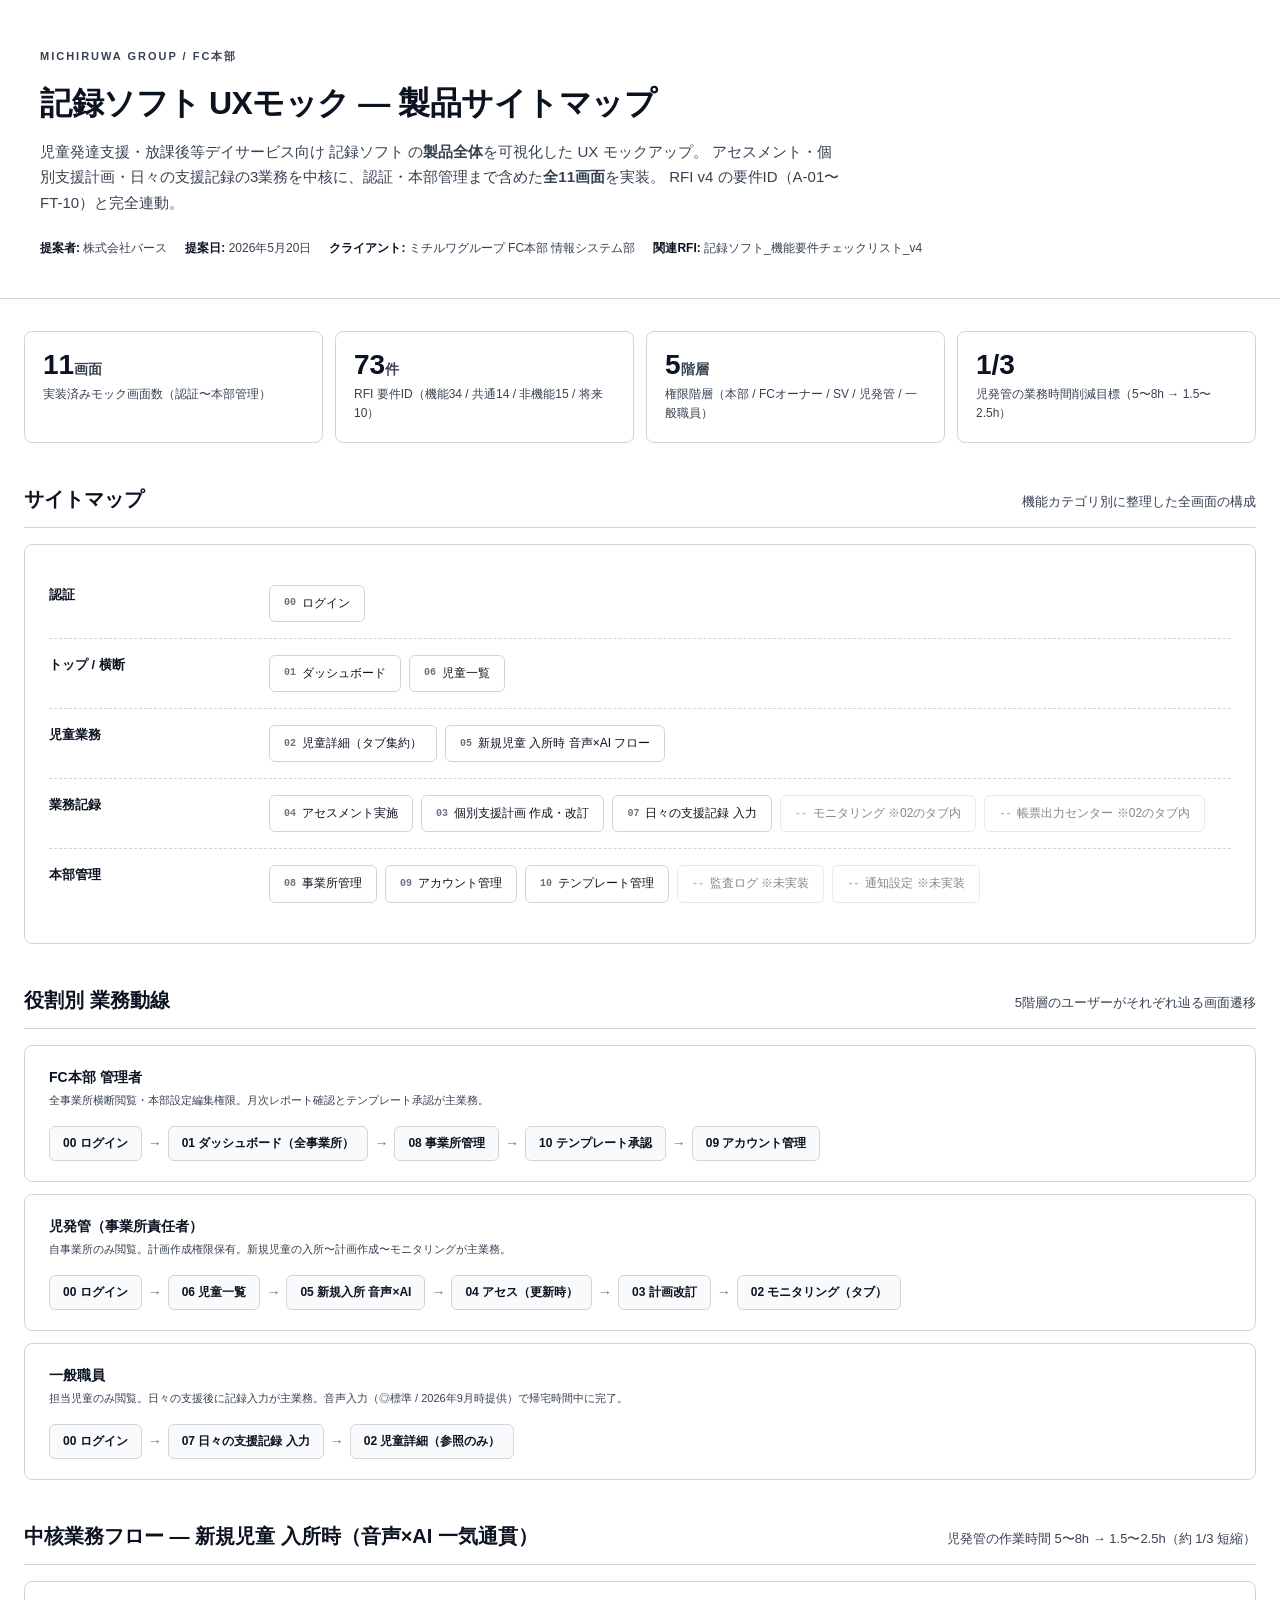
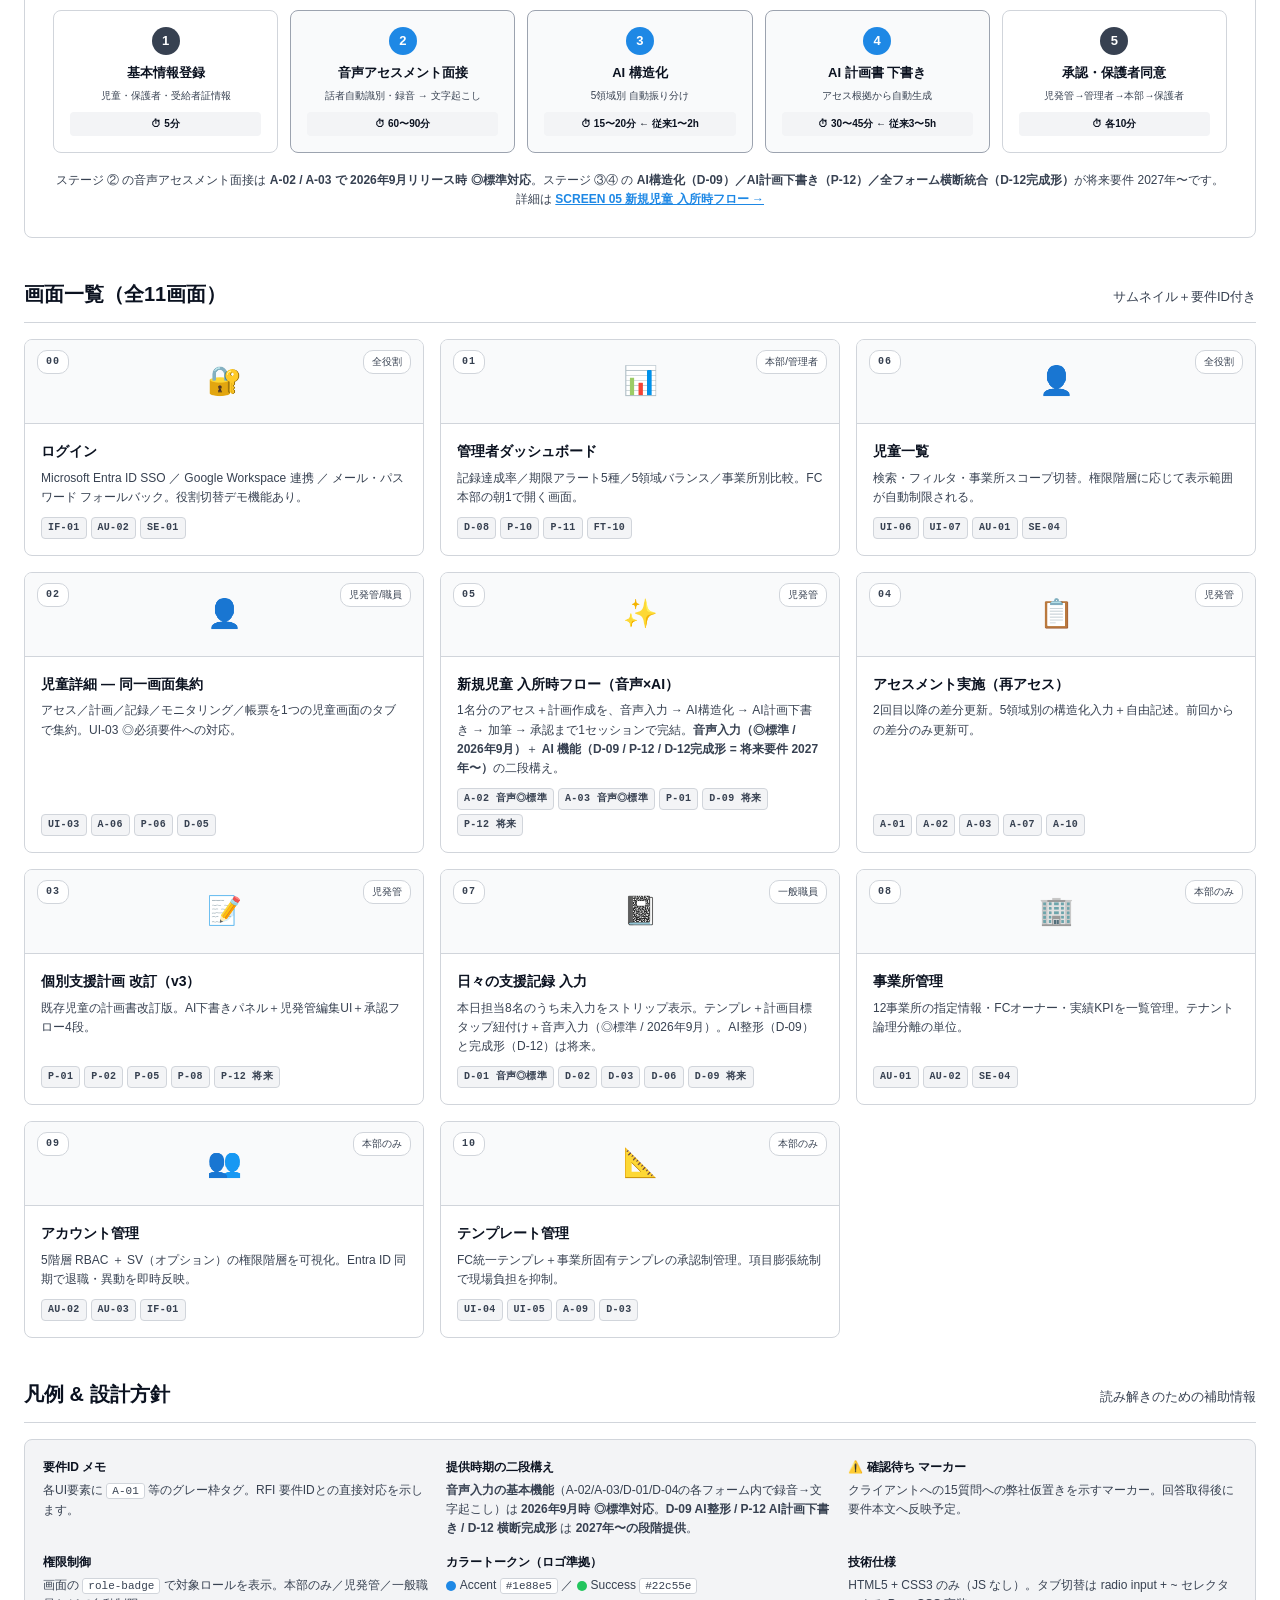
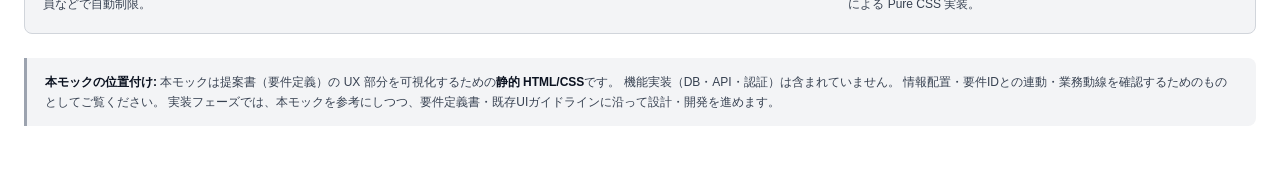
==== commit b8ef8885: "fix: 音声入力の提供時期表記を全モックで二段構えに統一 00_login.html / 07_daily_record.html / index.html に残っていた 「音声入力（将来要件）」表" ====
--- a/mockups/index.html
+++ b/mockups/index.html
@@ -438,7 +438,7 @@
 
   <div class="role-flow">
     <h3>一般職員</h3>
-    <div class="role-meta">担当児童のみ閲覧。日々の支援後に記録入力が主業務。音声入力（将来）で帰宅時間中に完了。</div>
+    <div class="role-meta">担当児童のみ閲覧。日々の支援後に記録入力が主業務。音声入力（◎標準 / 2026年9月時提供）で帰宅時間中に完了。</div>
     <div class="flow-line">
       <a href="00_login.html" class="flow-step">00 ログイン</a>
       <span class="flow-arrow">→</span>
@@ -488,7 +488,7 @@
       </div>
     </div>
     <p class="text-sm text-muted" style="margin-top:18px;text-align:center;">
-      ステージ ②③④ が <strong>D-12 音声入力 × D-09 AI整形 × P-12 AI計画下書き</strong>（いずれも将来要件 2027年〜）の効果領域です。
+      ステージ ② の音声アセスメント面接は <strong>A-02 / A-03 で 2026年9月リリース時 ◎標準対応</strong>。ステージ ③④ の <strong>AI構造化（D-09）／AI計画下書き（P-12）／全フォーム横断統合（D-12完成形）</strong>が将来要件 2027年〜です。
       詳細は <a href="05_new_intake.html" style="color:var(--accent);font-weight:700;">SCREEN 05 新規児童 入所時フロー →</a>
     </p>
   </div>
@@ -580,12 +580,12 @@
       </div>
       <div class="screen-card-body">
         <h3>新規児童 入所時フロー（音声×AI）</h3>
-        <p>1名分のアセス＋計画作成を、音声入力 → AI構造化 → AI計画下書き → 加筆 → 承認まで1セッションで完結。将来要件（D-12/D-09/P-12）のUXイメージ。</p>
-        <div class="reqs">
-          <span class="req-tag">A-01</span>
-          <span class="req-tag">A-02</span>
+        <p>1名分のアセス＋計画作成を、音声入力 → AI構造化 → AI計画下書き → 加筆 → 承認まで1セッションで完結。<strong>音声入力（◎標準 / 2026年9月）</strong>＋ <strong>AI 機能（D-09 / P-12 / D-12完成形 = 将来要件 2027年〜）</strong>の二段構え。</p>
+        <div class="reqs">
+          <span class="req-tag">A-02 音声◎標準</span>
+          <span class="req-tag">A-03 音声◎標準</span>
           <span class="req-tag">P-01</span>
-          <span class="req-tag">D-12 将来</span>
+          <span class="req-tag">D-09 将来</span>
           <span class="req-tag">P-12 将来</span>
         </div>
       </div>
@@ -637,13 +637,13 @@
       </div>
       <div class="screen-card-body">
         <h3>日々の支援記録 入力</h3>
-        <p>本日担当8名のうち未入力をストリップ表示。テンプレ＋計画目標タップ紐付け＋音声入力（将来）。</p>
-        <div class="reqs">
-          <span class="req-tag">D-01</span>
+        <p>本日担当8名のうち未入力をストリップ表示。テンプレ＋計画目標タップ紐付け＋音声入力（◎標準 / 2026年9月）。AI整形（D-09）と完成形（D-12）は将来。</p>
+        <div class="reqs">
+          <span class="req-tag">D-01 音声◎標準</span>
           <span class="req-tag">D-02</span>
           <span class="req-tag">D-03</span>
           <span class="req-tag">D-06</span>
-          <span class="req-tag">D-12 将来</span>
+          <span class="req-tag">D-09 将来</span>
         </div>
       </div>
     </a>
@@ -715,8 +715,8 @@
         各UI要素に <code>A-01</code> 等のグレー枠タグ。RFI 要件IDとの直接対応を示します。
       </div>
       <div class="legend-item">
-        <div class="label">将来要件</div>
-        D-12 音声入力 / P-12 AI計画下書き / D-09 AI整形 など、2027年以降提供予定の機能。「将来機能」と記載のあるメモで明示。
+        <div class="label">提供時期の二段構え</div>
+        <strong>音声入力の基本機能</strong>（A-02/A-03/D-01/D-04の各フォーム内で録音→文字起こし）は <strong>2026年9月時 ◎標準対応</strong>。<strong>D-09 AI整形 / P-12 AI計画下書き / D-12 横断完成形</strong> は <strong>2027年〜の段階提供</strong>。
       </div>
       <div class="legend-item">
         <div class="label">⚠️ 確認待ち マーカー</div>
--- a/mockups/style.css
+++ b/mockups/style.css
@@ -21,13 +21,13 @@
   --hover: #f9fafb;
 
   /* Borders */
-  --border: #e5e7eb;
-  --border-strong: #d1d5db;
-
-  /* Text */
-  --text: #111827;
-  --text-2: #6b7280;
-  --text-3: #9ca3af;
+  --border: #d1d5db;
+  --border-strong: #9ca3af;
+
+  /* Text — コントラスト重視で全体的に濃いめ */
+  --text: #0b1220;
+  --text-2: #374151;
+  --text-3: #6b7280;
 
   /* Accents — logo derived (2色のみ) */
   --accent: #1e88e5;
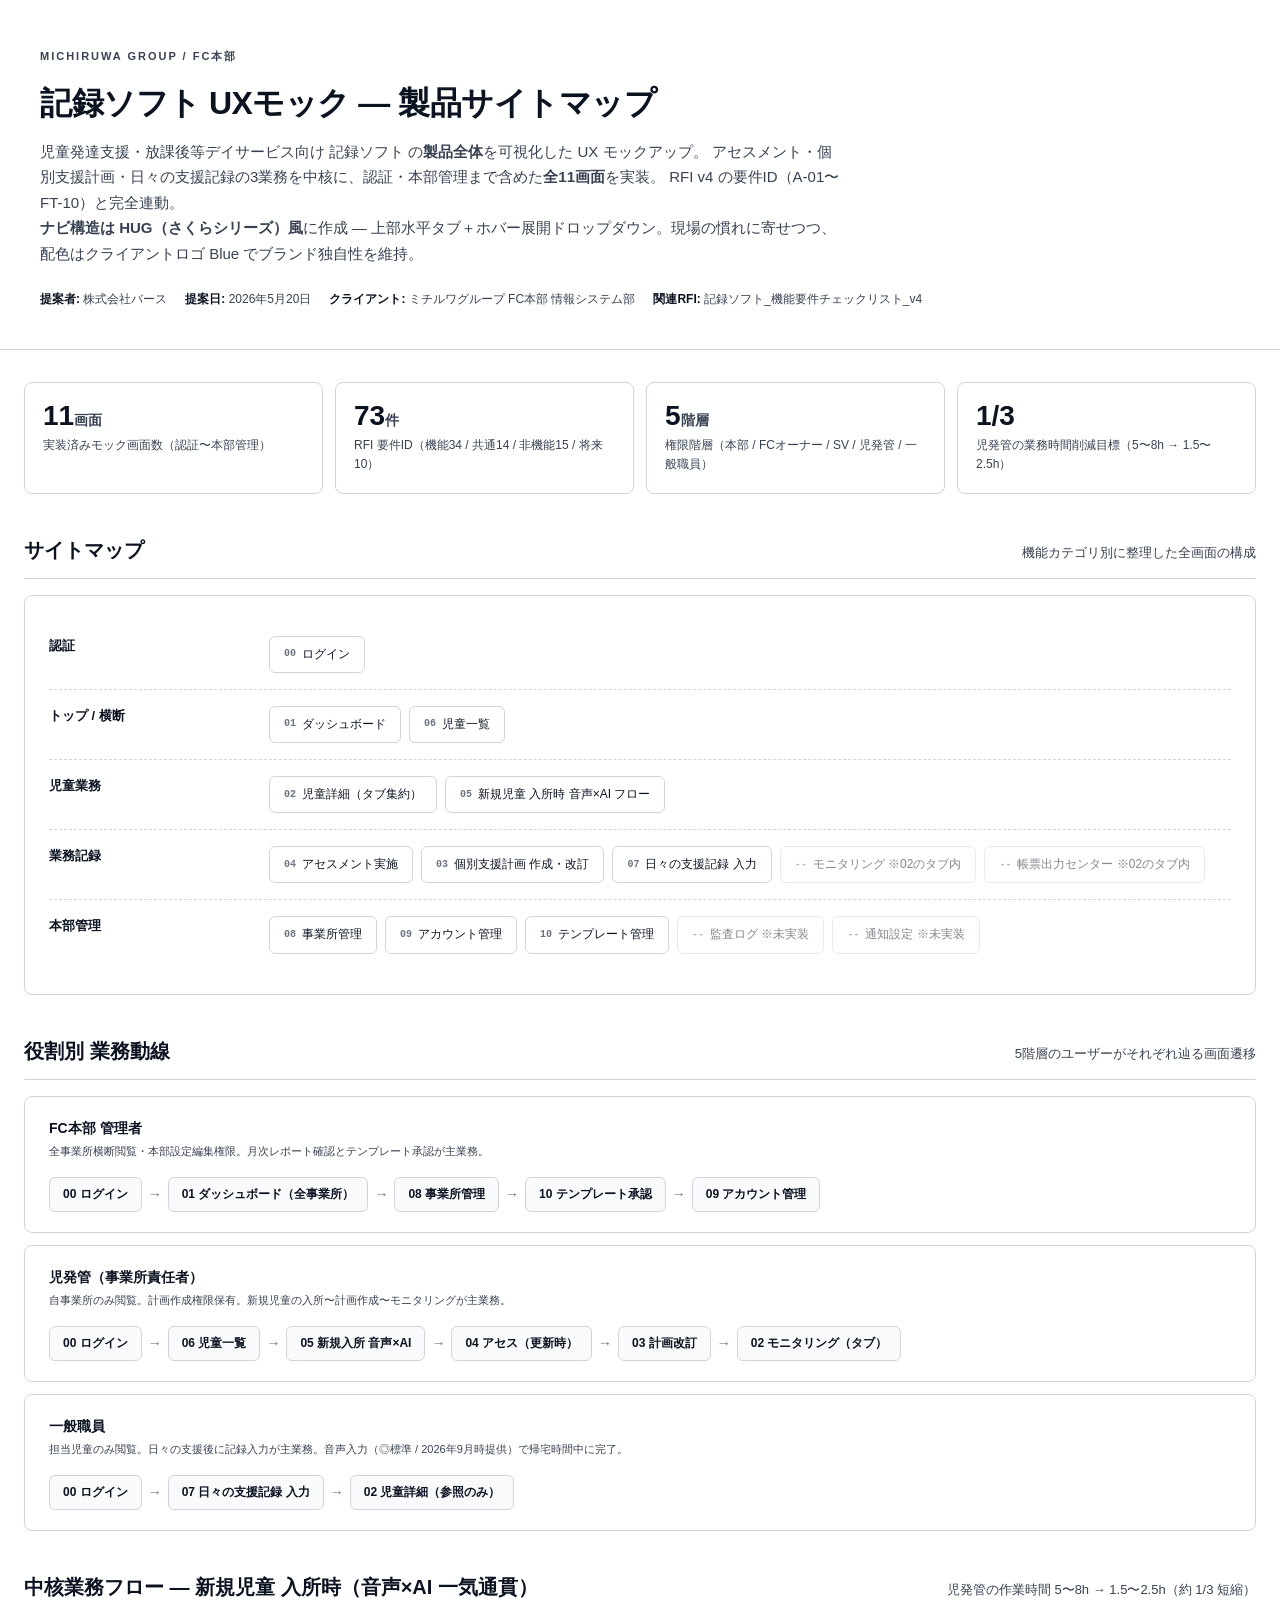
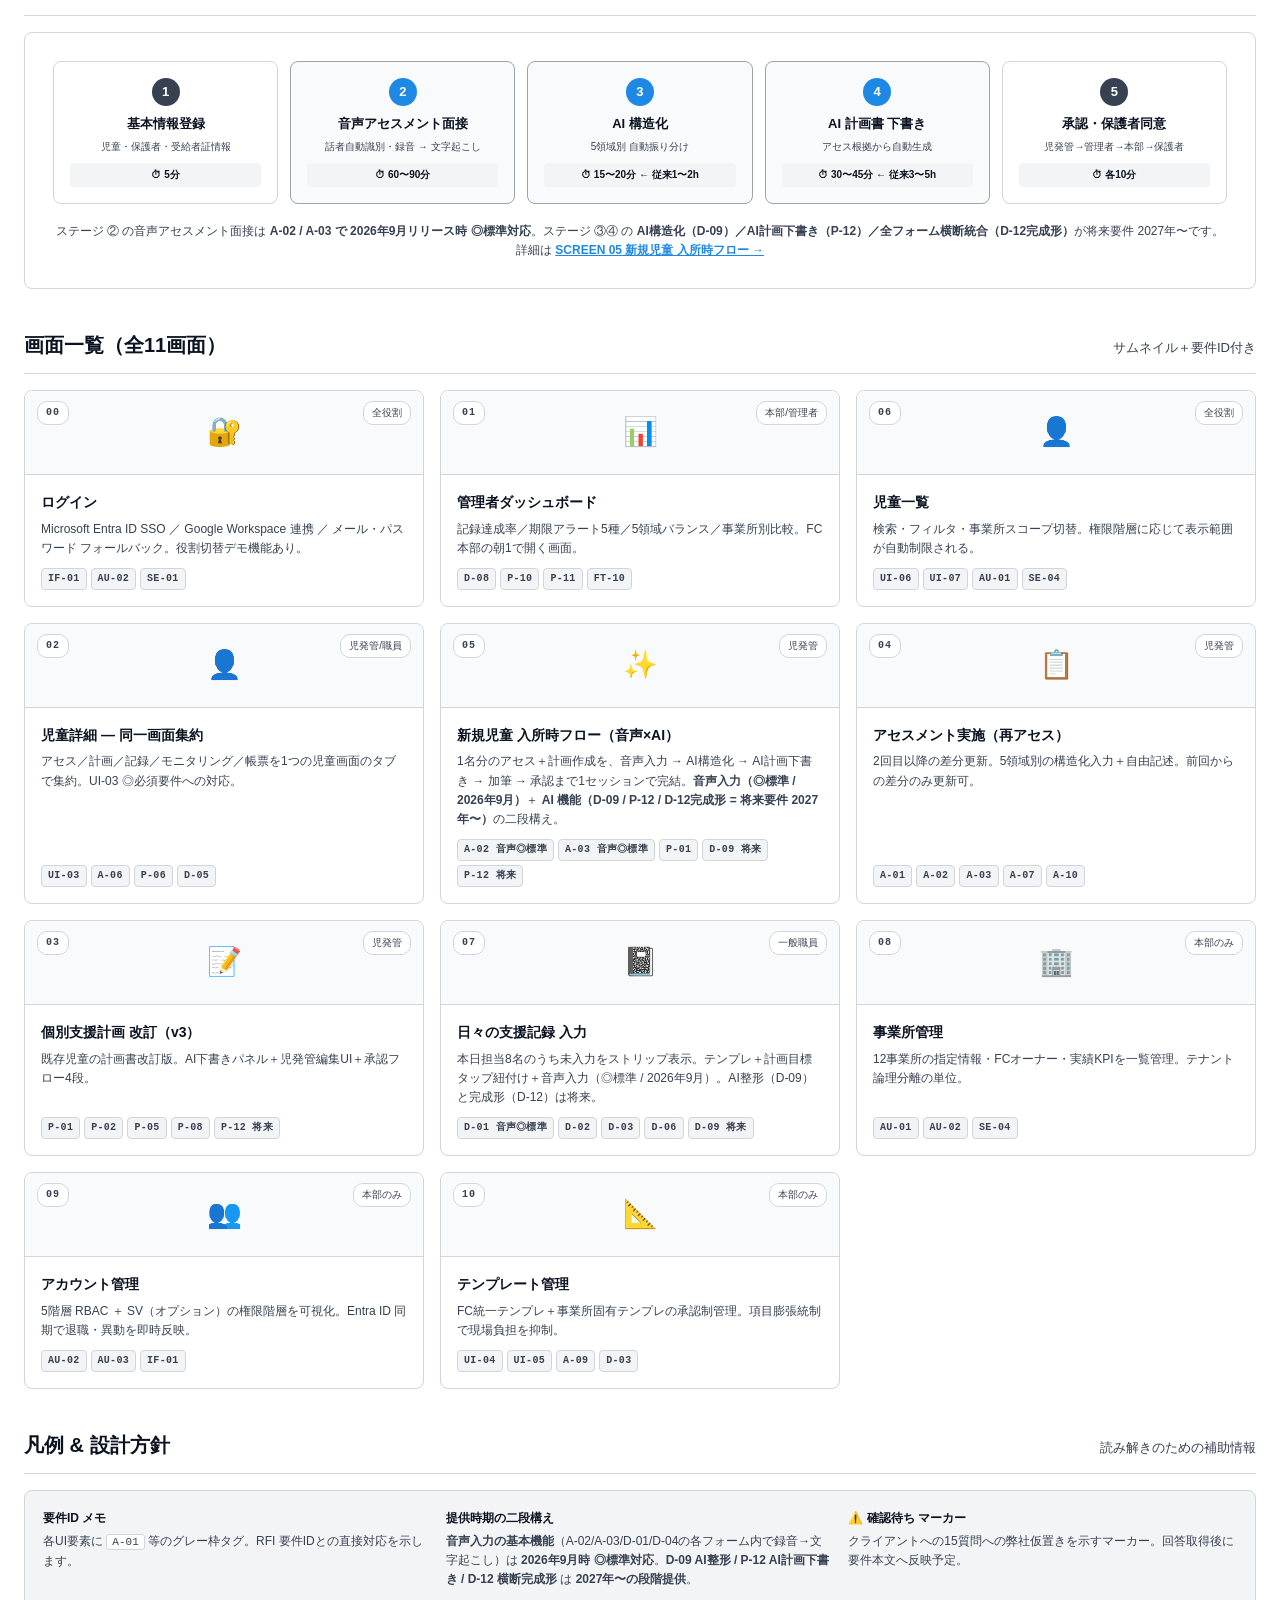
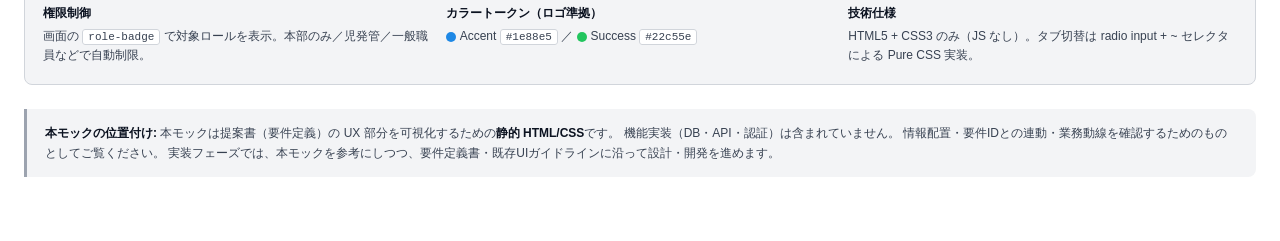
==== commit 75fa23a8: "refactor: HUG 風 上部水平タブナビへ移行（左サイドバー → グローバルタブ） HUG（株式会社こぱんはうす運営「さくら」シリーズ）のナビ構造を踏襲し、 現場ユーザーの慣れに寄せた UX " ====
--- a/mockups/index.html
+++ b/mockups/index.html
@@ -310,6 +310,8 @@
       児童発達支援・放課後等デイサービス向け 記録ソフト の<strong>製品全体</strong>を可視化した UX モックアップ。
       アセスメント・個別支援計画・日々の支援記録の3業務を中核に、認証・本部管理まで含めた<strong>全11画面</strong>を実装。
       RFI v4 の要件ID（A-01〜FT-10）と完全連動。
+      <br>
+      <strong>ナビ構造は HUG（さくらシリーズ）風</strong>に作成 — 上部水平タブ＋ホバー展開ドロップダウン。現場の慣れに寄せつつ、配色はクライアントロゴ Blue でブランド独自性を維持。
     </p>
     <div class="hero-meta">
       <span><strong>提案者:</strong> 株式会社バース</span>
--- a/mockups/style.css
+++ b/mockups/style.css
@@ -163,9 +163,230 @@
 .user-info .name { color: #fff; font-size: 13px; font-weight: 600; }
 .user-info .role { color: rgba(255,255,255,0.5); font-size: 11px; margin-top: 1px; }
 
+/* ─── HUG風 サマリタイル（TOP画面の密集カード） ─────────── */
+.hug-summary {
+  display: grid;
+  grid-template-columns: repeat(6, 1fr);
+  gap: 10px;
+  margin-bottom: 22px;
+}
+.hug-tile {
+  background: var(--surface);
+  border: 1px solid var(--border);
+  border-radius: var(--radius);
+  padding: 14px 16px;
+  display: flex;
+  flex-direction: column;
+  gap: 4px;
+  position: relative;
+  overflow: hidden;
+}
+.hug-tile::before {
+  content: '';
+  position: absolute;
+  top: 0; left: 0;
+  width: 4px; height: 100%;
+  background: var(--accent);
+}
+.hug-tile.blue::before   { background: #1e88e5; }
+.hug-tile.green::before  { background: #22c55e; }
+.hug-tile.orange::before { background: #f59e0b; }
+.hug-tile.red::before    { background: #ef4444; }
+.hug-tile.purple::before { background: #8b5cf6; }
+.hug-tile.teal::before   { background: #14b8a6; }
+.hug-tile .label { font-size: 11px; color: var(--text-2); font-weight: 600; }
+.hug-tile .value { font-size: 22px; font-weight: 800; color: var(--text); line-height: 1.1; }
+.hug-tile .value .unit { font-size: 11px; font-weight: 600; color: var(--text-2); margin-left: 2px; }
+.hug-tile .sub { font-size: 10px; color: var(--text-3); }
+
+.hug-shortcuts {
+  display: grid;
+  grid-template-columns: repeat(8, 1fr);
+  gap: 10px;
+  margin-top: 24px;
+  padding: 16px;
+  background: var(--surface-2);
+  border-radius: var(--radius);
+  border: 1px solid var(--border);
+}
+.hug-shortcut {
+  background: var(--surface);
+  border: 1px solid var(--border);
+  border-radius: var(--radius);
+  padding: 14px 8px;
+  text-align: center;
+  text-decoration: none;
+  color: var(--text);
+  transition: all 0.12s;
+  display: flex;
+  flex-direction: column;
+  gap: 6px;
+  align-items: center;
+}
+.hug-shortcut:hover { border-color: var(--accent); color: var(--accent); background: var(--accent-soft); }
+.hug-shortcut .icon { font-size: 22px; }
+.hug-shortcut .name { font-size: 11px; font-weight: 600; }
+.hug-shortcut .badge-mini { font-size: 9px; padding: 1px 5px; border-radius: 8px; background: var(--danger); color: #fff; font-weight: 700; }
+
+/* ─── HUG風 上部水平タブナビ（v2: グローバルナビ） ─────────
+   現行は本ナビを使用。.sidebar 系は deprecated（互換用に残置）。
+   ──────────────────────────────────────────────── */
+.global-tabs {
+  position: fixed;
+  top: 0; left: 0; right: 0;
+  height: 60px;
+  background: var(--surface);
+  border-bottom: 1px solid var(--border);
+  display: flex;
+  align-items: stretch;
+  padding: 0 20px;
+  z-index: 200;
+  box-shadow: var(--shadow-sm);
+}
+.global-tabs .brand {
+  display: flex;
+  align-items: center;
+  gap: 10px;
+  padding-right: 24px;
+  margin-right: 12px;
+  border-right: 1px solid var(--border);
+  flex-shrink: 0;
+}
+.global-tabs .brand .brand-mark {
+  width: 32px; height: 32px;
+  background: var(--accent);
+  color: #fff;
+  font-weight: 800;
+  font-size: 14px;
+  border-radius: 6px;
+  display: flex;
+  align-items: center;
+  justify-content: center;
+}
+.global-tabs .brand .brand-text { font-size: 13px; font-weight: 800; color: var(--text); letter-spacing: 0.5px; }
+.global-tabs .brand .brand-sub { font-size: 9px; color: var(--text-3); letter-spacing: 1px; margin-top: 1px; }
+
+.global-tabs .tab-list {
+  display: flex;
+  align-items: stretch;
+  flex: 1;
+  gap: 2px;
+}
+.global-tabs .tab-item {
+  position: relative;
+  display: flex;
+  align-items: center;
+  gap: 6px;
+  padding: 0 16px;
+  font-size: 13px;
+  font-weight: 600;
+  color: var(--text-2);
+  text-decoration: none;
+  border-bottom: 3px solid transparent;
+  transition: all 0.12s;
+  white-space: nowrap;
+}
+.global-tabs .tab-item:hover { color: var(--accent); background: var(--surface-2); }
+.global-tabs .tab-item.active {
+  color: var(--accent);
+  border-bottom-color: var(--accent);
+  background: var(--accent-soft);
+}
+.global-tabs .tab-item .icon { font-size: 14px; }
+.global-tabs .tab-item .caret { font-size: 9px; color: var(--text-3); margin-left: 2px; }
+
+/* ドロップダウン（Pure CSS hover） */
+.tab-dropdown {
+  position: absolute;
+  top: 60px;
+  left: 0;
+  min-width: 240px;
+  background: var(--surface);
+  border: 1px solid var(--border);
+  border-top: none;
+  border-radius: 0 0 var(--radius) var(--radius);
+  box-shadow: var(--shadow-lg);
+  display: none;
+  flex-direction: column;
+  padding: 6px;
+  z-index: 210;
+}
+.global-tabs .tab-item:hover .tab-dropdown,
+.global-tabs .tab-item:focus-within .tab-dropdown { display: flex; }
+.tab-dropdown a {
+  padding: 9px 12px;
+  font-size: 12px;
+  color: var(--text);
+  text-decoration: none;
+  border-radius: var(--radius-sm);
+  font-weight: 500;
+  display: flex;
+  align-items: center;
+  gap: 8px;
+}
+.tab-dropdown a:hover { background: var(--accent-soft); color: var(--accent); }
+.tab-dropdown a .icon { font-size: 14px; width: 18px; text-align: center; }
+.tab-dropdown a .desc { font-size: 10px; color: var(--text-3); margin-top: 1px; display: block; }
+.tab-dropdown a .label { display: flex; flex-direction: column; }
+.tab-dropdown a.disabled { opacity: 0.45; cursor: not-allowed; pointer-events: none; }
+.tab-dropdown .divider { height: 1px; background: var(--border); margin: 4px 0; }
+
+.global-tabs .tab-spacer { flex: 1; }
+
+.global-tabs .tab-user {
+  display: flex;
+  align-items: center;
+  gap: 10px;
+  padding: 0 4px 0 14px;
+  border-left: 1px solid var(--border);
+  margin-left: 8px;
+}
+.global-tabs .tab-user .avatar {
+  width: 32px; height: 32px;
+  border-radius: 50%;
+  background: var(--accent);
+  color: #fff;
+  display: flex;
+  align-items: center;
+  justify-content: center;
+  font-weight: 700;
+  font-size: 13px;
+}
+.global-tabs .tab-user .info { line-height: 1.2; }
+.global-tabs .tab-user .info .name { font-size: 12px; font-weight: 700; color: var(--text); }
+.global-tabs .tab-user .info .role { font-size: 10px; color: var(--text-3); }
+
+/* タブ直下のコンテキスト帯（事業所・日付） */
+.tab-context-bar {
+  position: fixed;
+  top: 60px; left: 0; right: 0;
+  height: 36px;
+  background: var(--surface-2);
+  border-bottom: 1px solid var(--border);
+  display: flex;
+  align-items: center;
+  padding: 0 24px;
+  font-size: 12px;
+  color: var(--text-2);
+  z-index: 190;
+}
+.tab-context-bar .ctx-item { display: inline-flex; align-items: center; gap: 6px; padding: 0 14px; border-right: 1px solid var(--border); height: 20px; }
+.tab-context-bar .ctx-item:first-child { padding-left: 0; }
+.tab-context-bar .ctx-item:last-child { border-right: none; }
+.tab-context-bar .ctx-item .label { color: var(--text-3); font-size: 10px; }
+.tab-context-bar .ctx-item .value { font-weight: 600; color: var(--text); }
+.tab-context-bar .ctx-spacer { flex: 1; }
+.tab-context-bar .ctx-action {
+  display: inline-flex; align-items: center; gap: 4px;
+  font-size: 11px; color: var(--text-2);
+  padding: 0 8px; text-decoration: none;
+}
+.tab-context-bar .ctx-action:hover { color: var(--accent); }
+
 /* ─── メインレイアウト ──────────────────────── */
 .main {
-  margin-left: 240px;
+  margin-left: 0;
+  padding-top: 96px; /* tabs 60 + context 36 */
   min-height: 100vh;
   display: flex;
   flex-direction: column;
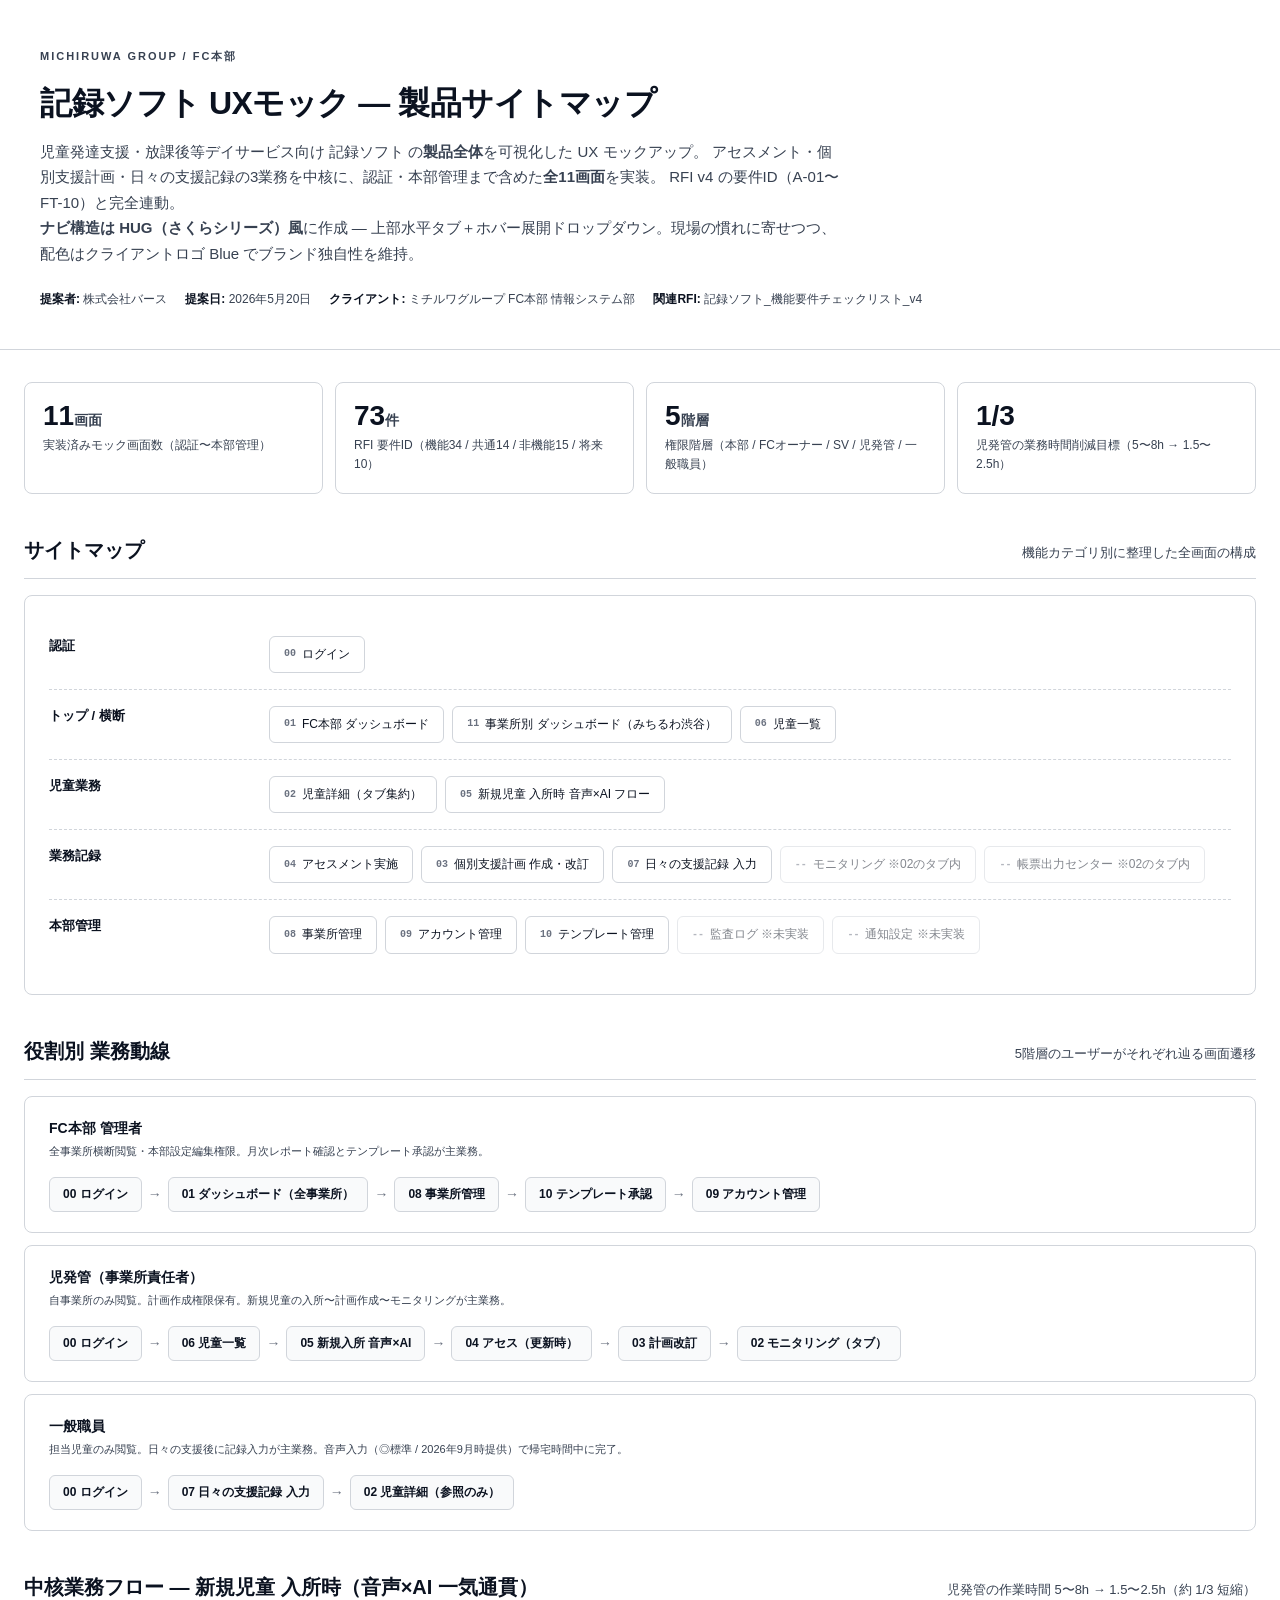
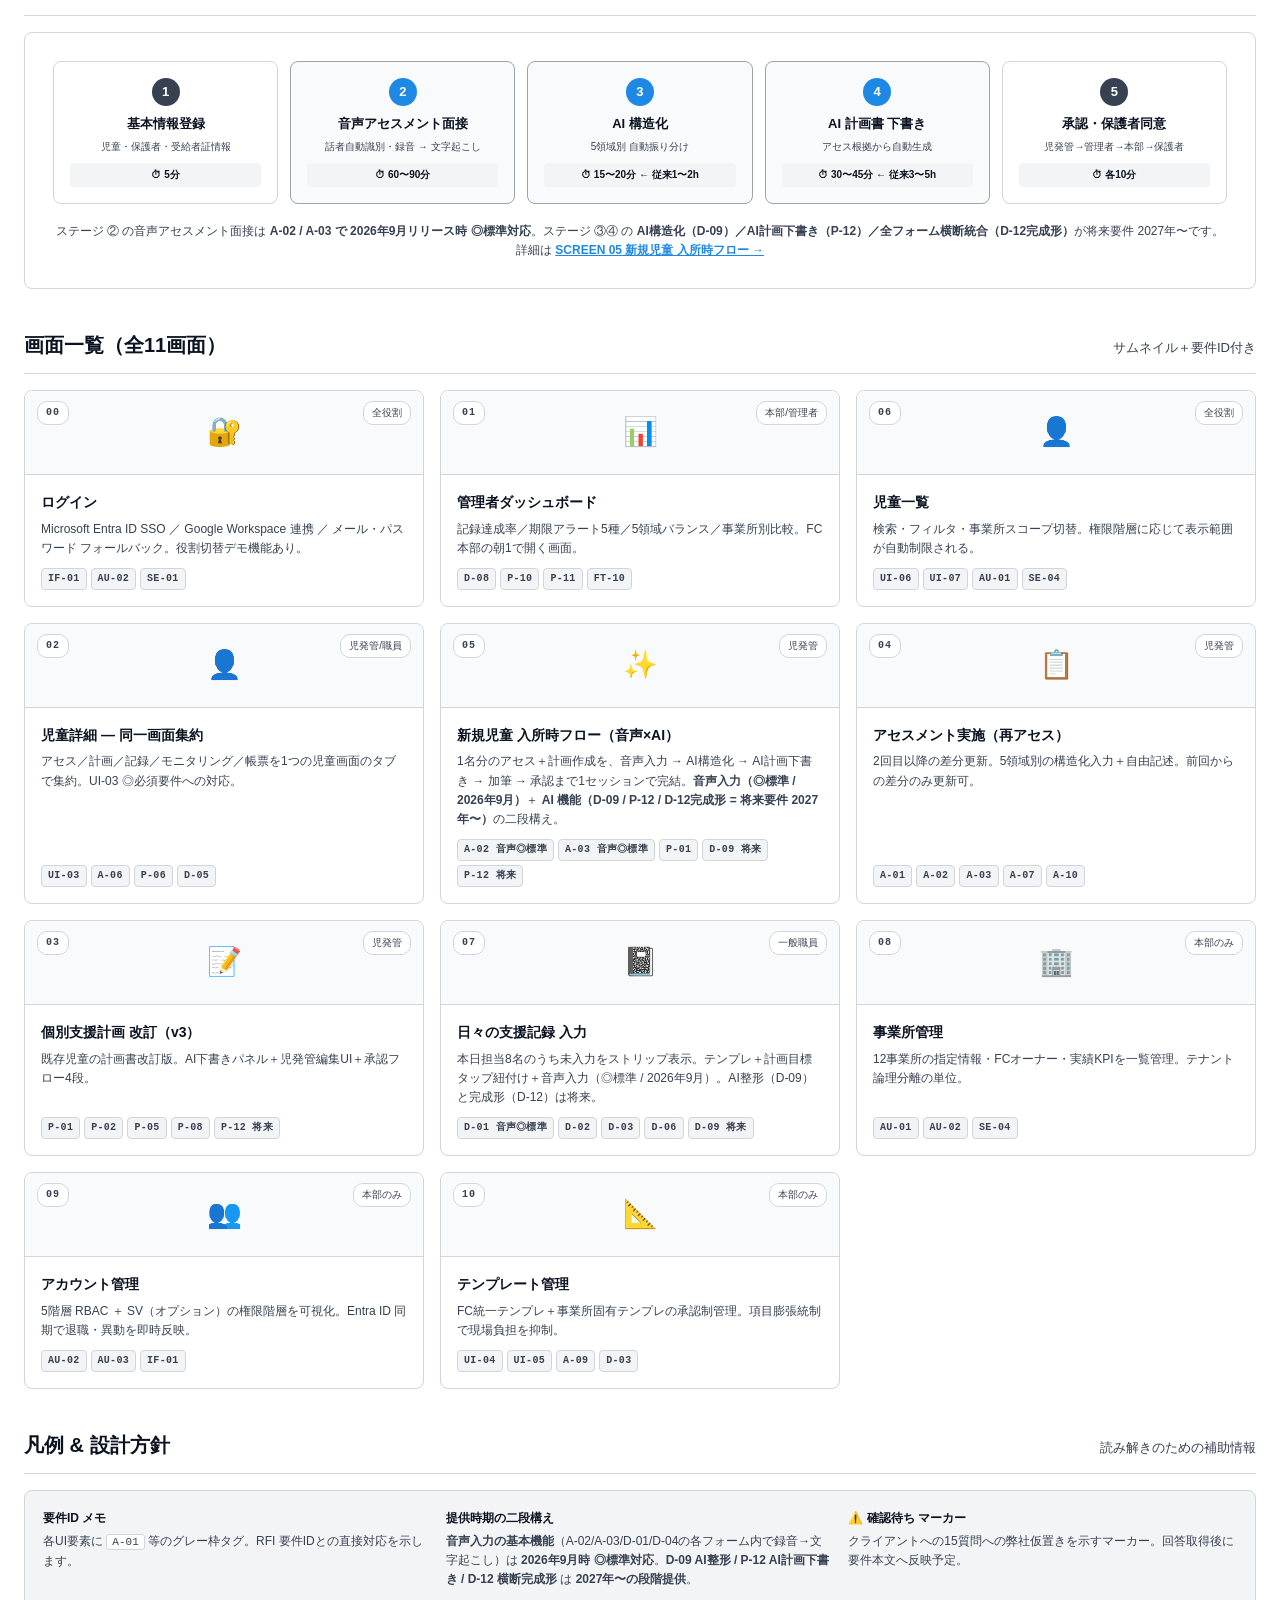
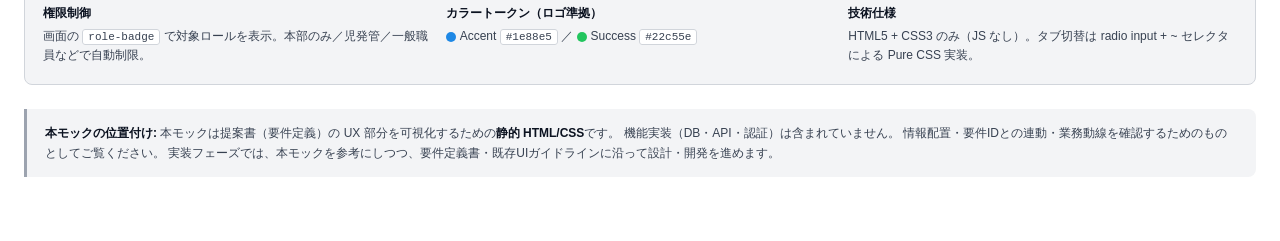
==== commit 4075c724: "feat: 縦型クイックメニュー追加 + 事業所別ダッシュボード（11）新規作成 HUG TOP の縦型クイックメニュー（左サイドの8項目アイコンナビ）を反映し、 さらに事業所セレクタで1事業所を選択" ====
--- a/mockups/index.html
+++ b/mockups/index.html
@@ -362,7 +362,8 @@
     <div class="sitemap-group">
       <div class="sitemap-label">トップ / 横断</div>
       <div class="sitemap-screens">
-        <a href="01_dashboard.html" class="sitemap-screen"><span class="num">01</span> ダッシュボード</a>
+        <a href="01_dashboard.html" class="sitemap-screen"><span class="num">01</span> FC本部 ダッシュボード</a>
+        <a href="11_office_dashboard.html" class="sitemap-screen"><span class="num">11</span> 事業所別 ダッシュボード（みちるわ渋谷）</a>
         <a href="06_child_list.html" class="sitemap-screen"><span class="num">06</span> 児童一覧</a>
       </div>
     </div>
--- a/mockups/style.css
+++ b/mockups/style.css
@@ -162,6 +162,70 @@
 }
 .user-info .name { color: #fff; font-size: 13px; font-weight: 600; }
 .user-info .role { color: rgba(255,255,255,0.5); font-size: 11px; margin-top: 1px; }
+
+/* ─── HUG風 縦型クイックメニュー（ダッシュボード左側） ──── */
+.dashboard-shell {
+  display: grid;
+  grid-template-columns: 220px 1fr;
+  gap: 20px;
+  padding: 24px 28px;
+}
+.quick-menu {
+  position: sticky;
+  top: 110px;
+  align-self: flex-start;
+  background: var(--surface);
+  border: 1px solid var(--border);
+  border-radius: var(--radius);
+  padding: 6px;
+  max-height: calc(100vh - 130px);
+  overflow-y: auto;
+}
+.quick-menu-section {
+  padding: 10px 12px 4px;
+  font-size: 10px;
+  color: var(--text-3);
+  letter-spacing: 1px;
+  font-weight: 700;
+  text-transform: uppercase;
+}
+.quick-menu-item {
+  display: flex;
+  align-items: center;
+  gap: 10px;
+  padding: 10px 12px;
+  border-radius: var(--radius-sm);
+  text-decoration: none;
+  color: var(--text);
+  font-size: 12px;
+  font-weight: 500;
+  border-left: 3px solid transparent;
+  margin-left: -3px;
+}
+.quick-menu-item:hover { background: var(--surface-2); color: var(--accent); }
+.quick-menu-item.active {
+  background: var(--accent-soft);
+  color: var(--accent);
+  border-left-color: var(--accent);
+  font-weight: 700;
+}
+.quick-menu-item .icon { font-size: 16px; width: 20px; text-align: center; flex-shrink: 0; }
+.quick-menu-item .label { flex: 1; line-height: 1.3; }
+.quick-menu-item .count {
+  background: var(--surface-2);
+  color: var(--text-2);
+  font-size: 10px;
+  font-weight: 700;
+  padding: 1px 6px;
+  border-radius: 8px;
+  min-width: 18px;
+  text-align: center;
+}
+.quick-menu-item.alert .count { background: var(--danger); color: #fff; }
+.quick-menu-item.active .count { background: var(--accent); color: #fff; }
+
+/* dashboard-shell 使用時の .content は padding 不要 */
+.dashboard-shell .content { padding: 0; }
 
 /* ─── HUG風 サマリタイル（TOP画面の密集カード） ─────────── */
 .hug-summary {
